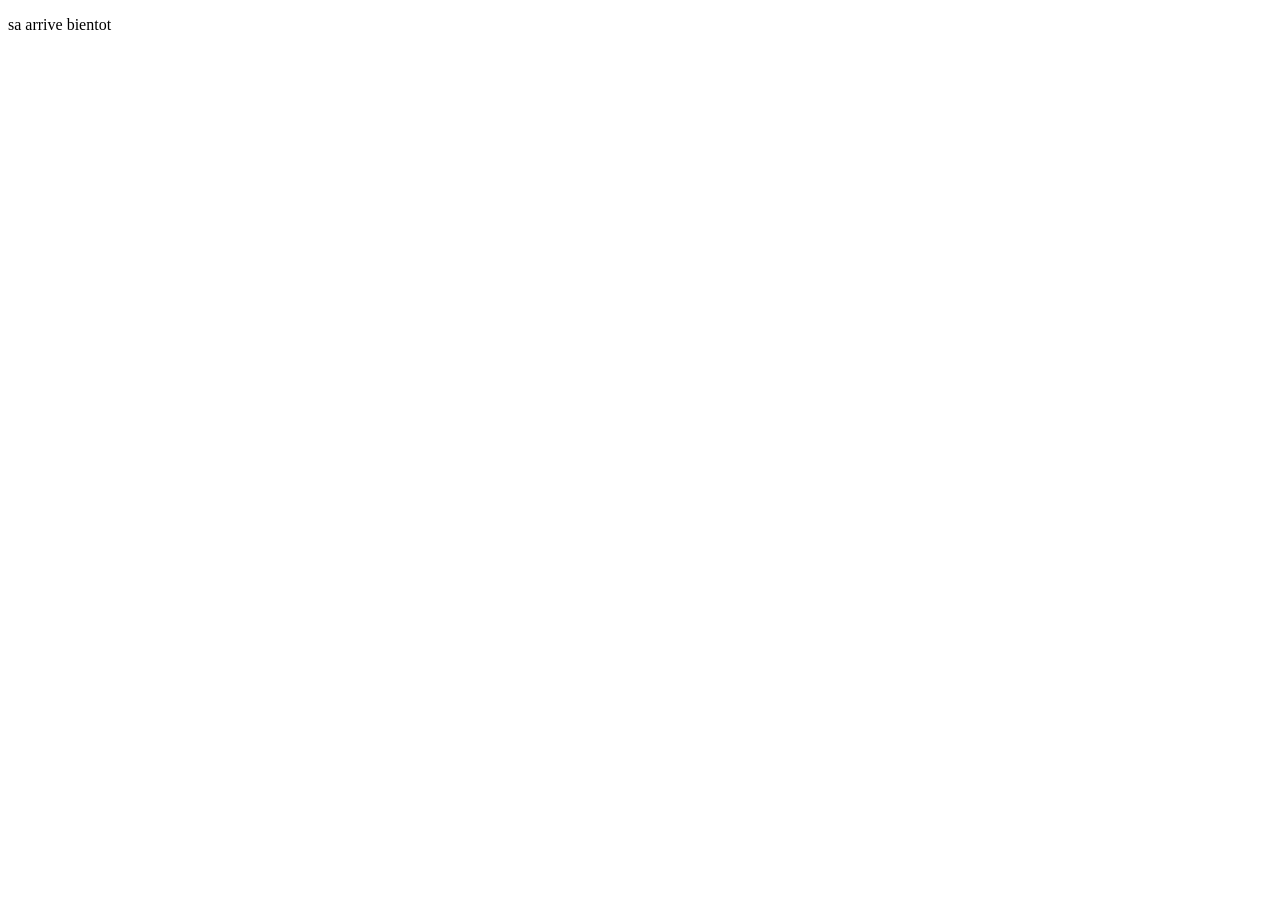
==== index.html @ 07f7ad95 "Add files via upload" ====
<!DOCTYPE html>
<html lang="en">
<head>
    <meta charset="UTF-8">
    <meta name="viewport" content="width=device-width, initial-scale=1.0">
    <title>bientot</title>
</head>
<body>
    <p>sa arrive bientot</p>
</body>
</html>
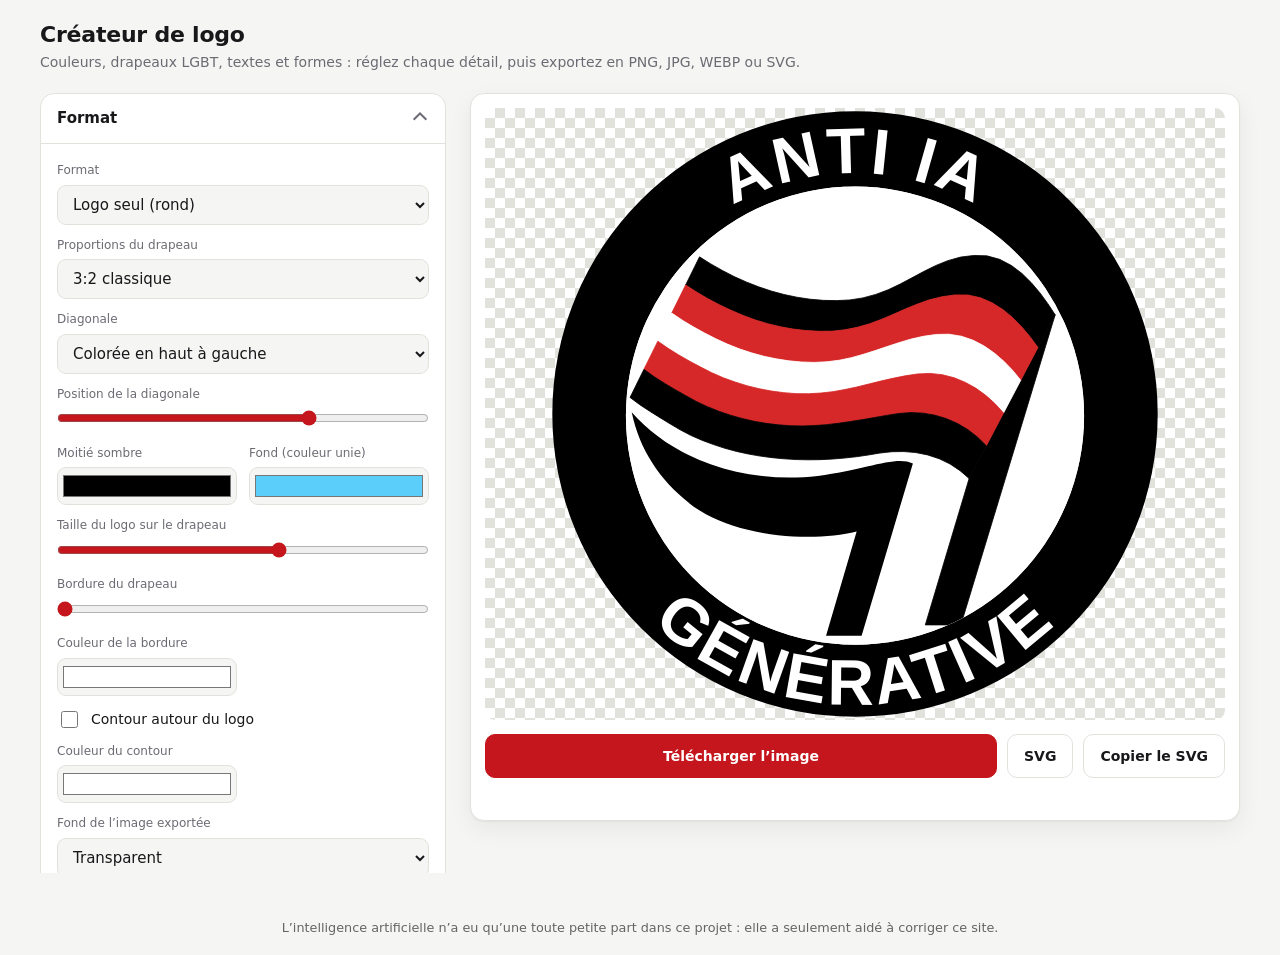
==== commit 180b2258: "Add files via upload" ====
--- a/index.html
+++ b/index.html
@@ -1,11 +1,343 @@
-<!DOCTYPE html>
-<html lang="en">
-<head>
-    <meta charset="UTF-8">
-    <meta name="viewport" content="width=device-width, initial-scale=1.0">
-    <title>bientot</title>
-</head>
-<body>
-    <p>sa arrive bientot</p>
-</body>
-</html>+<!DOCTYPE html>
+<html lang="fr">
+<head>
+<meta charset="utf-8">
+<meta name="viewport" content="width=device-width, initial-scale=1, viewport-fit=cover">
+<title>Créateur de logo</title>
+<style>
+:root{box-sizing:border-box;padding-top:env(safe-area-inset-top,0px);padding-bottom:env(safe-area-inset-bottom,0px);
+--bg:#f5f5f3;--card:#ffffff;--soft:#f0f0ed;--tx:#18181b;--mut:#6b6b73;--bd:#e2e2dd;--ac:#c4161c;--ac2:#a01015;--sh:0 1px 2px rgba(0,0,0,.05),0 8px 24px rgba(0,0,0,.06);--r:14px}
+@media (prefers-color-scheme:dark){:root:not([data-theme="light"]){--bg:#0e0e10;--card:#18181b;--soft:#222226;--tx:#f4f4f5;--mut:#a1a1aa;--bd:#2c2c31;--sh:0 1px 2px rgba(0,0,0,.4),0 8px 24px rgba(0,0,0,.35)}}
+:root[data-theme="dark"]{--bg:#0e0e10;--card:#18181b;--soft:#222226;--tx:#f4f4f5;--mut:#a1a1aa;--bd:#2c2c31;--sh:0 1px 2px rgba(0,0,0,.4),0 8px 24px rgba(0,0,0,.35)}
+*{box-sizing:border-box}html{scroll-padding-top:env(safe-area-inset-top,0px)}
+body{margin:0;background:var(--bg);color:var(--tx);font:15px/1.45 system-ui,-apple-system,"Segoe UI",Roboto,Arial,sans-serif;-webkit-font-smoothing:antialiased}
+button,input,select{font:inherit;color:inherit}
+:focus-visible{outline:2px solid var(--ac);outline-offset:2px}
+.top{max-width:1240px;margin:0 auto;padding:22px 20px 6px}
+.top h1{font-size:22px;line-height:1.2;margin:0;letter-spacing:-.01em}
+.top p{margin:4px 0 0;color:var(--mut);font-size:14px}
+.app{max-width:1240px;margin:0 auto;padding:14px 20px 28px;display:grid;gap:20px;grid-template-columns:1fr;grid-template-areas:"stage" "panel"}
+.stage{grid-area:stage}.panel{grid-area:panel}
+.stagecard{background:var(--card);border:1px solid var(--bd);border-radius:var(--r);box-shadow:var(--sh);padding:14px}
+@media(max-width:839px){.stage{position:sticky;top:env(safe-area-inset-top,0px);z-index:5;margin:0 -20px;padding:0 20px;background:var(--bg)}#prev svg{max-height:30vh!important}#prev{min-height:120px}.stagecard{padding:10px;border-radius:0 0 var(--r) var(--r)}.bar{margin-top:10px;gap:8px}.btn{padding:9px 12px}#msg{margin-top:6px}}
+@media(min-width:840px){.app{grid-template-columns:410px minmax(0,1fr);grid-template-areas:"panel stage";align-items:start}
+.stage{position:sticky;top:calc(16px + env(safe-area-inset-top,0px))}
+.panel{max-height:calc(100vh - 120px);overflow:auto;padding-right:4px;scrollbar-width:thin}}
+#prev{display:flex;align-items:center;justify-content:center;border-radius:10px;overflow:hidden;min-height:200px;background:repeating-conic-gradient(var(--bd) 0 25%,transparent 0 50%) 0 0/20px 20px}
+#prev svg{width:100%;max-width:700px;height:auto;max-height:68vh;display:block}
+.bar{display:flex;gap:10px;flex-wrap:wrap;margin-top:14px}
+.btn{flex:0 0 auto;padding:11px 16px;border-radius:10px;border:1px solid var(--bd);background:var(--card);cursor:pointer;font-weight:600;font-size:14px}
+.btn:hover{background:var(--soft)}
+.btn.primary{flex:1 1 200px;background:var(--ac);border-color:var(--ac);color:#fff}.btn.primary:hover{background:var(--ac2)}
+#msg{margin-top:10px;font-size:13px;color:var(--mut);min-height:18px}
+details{background:var(--card);border:1px solid var(--bd);border-radius:var(--r);margin-bottom:10px;overflow:hidden}
+summary{cursor:pointer;padding:14px 16px;font-weight:600;list-style:none;display:flex;justify-content:space-between;align-items:center}
+summary::-webkit-details-marker{display:none}
+summary::after{content:"";width:8px;height:8px;border-right:2px solid var(--mut);border-bottom:2px solid var(--mut);transform:rotate(45deg);transition:transform .15s;margin-right:4px}
+details[open]>summary::after{transform:rotate(-135deg)}
+details[open]>summary{border-bottom:1px solid var(--bd)}
+.in{padding:6px 16px 16px;display:grid;grid-template-columns:1fr 1fr;gap:0 12px}
+.in .f{grid-column:1/-1}
+label{display:block;font-size:12px;font-weight:500;color:var(--mut);margin:12px 0 5px}
+input[type=text],select{width:100%;padding:9px 11px;border:1px solid var(--bd);border-radius:9px;background:var(--bg);min-height:38px}
+input[type=color]{width:100%;height:38px;border:1px solid var(--bd);border-radius:9px;background:var(--bg);padding:3px;cursor:pointer}
+input[type=range]{width:100%;accent-color:var(--ac);margin:2px 0}
+input[type=checkbox]{width:17px;height:17px;accent-color:var(--ac)}
+.chk{display:flex;gap:10px;align-items:center;margin-top:12px;font-size:14px}
+.chips{display:flex;flex-wrap:wrap;gap:8px;margin-top:12px}
+.chip{display:flex;align-items:center;gap:7px;padding:7px 12px;border:1px solid var(--bd);border-radius:999px;background:var(--bg);cursor:pointer;font-size:13px}
+.chip:hover{border-color:var(--mut)}
+.dot{width:14px;height:14px;border-radius:50%;border:1px solid var(--bd)}
+.gal{display:grid;grid-template-columns:repeat(auto-fill,minmax(88px,1fr));gap:8px;margin-top:12px}
+.tile{border:2px solid transparent;border-radius:10px;padding:5px;background:var(--bg);cursor:pointer;font-size:12px;text-align:center;line-height:1.25}
+.tile:hover{border-color:var(--bd)}.tile.on{border-color:var(--ac);background:var(--card)}
+.sw{height:40px;border-radius:6px;border:1px solid var(--bd);margin-bottom:5px}
+.kb{display:grid;grid-template-columns:repeat(9,1fr);gap:4px;margin-top:8px}.kb input{height:32px;padding:1px;border-radius:6px}
+.credit{text-align:center;font-size:.8rem;opacity:.65;padding:18px 20px calc(18px + env(safe-area-inset-bottom,0px))}
+</style>
+</head>
+<body>
+<header class="top">
+<h1>Créateur de logo</h1>
+<p>Couleurs, drapeaux LGBT, textes et formes : réglez chaque détail, puis exportez en PNG, JPG, WEBP ou SVG.</p>
+</header>
+<main class="app">
+<section class="stage">
+<div class="stagecard">
+<div id="prev"></div>
+<div class="bar"><button class="btn primary" id="dpng">Télécharger l’image</button><button class="btn" id="dsvg">SVG</button><button class="btn" id="dcp">Copier le SVG</button></div>
+<div id="msg"></div>
+</div>
+</section>
+<aside class="panel">
+<div id="ctl"></div>
+<input type="file" id="file" accept="image/*" hidden>
+</aside>
+</main>
+<footer class="credit">L’intelligence artificielle n’a eu qu’une toute petite part dans ce projet : elle a seulement aidé à corriger ce site.</footer>
+<script>
+var $=function(i){return document.getElementById(i)};
+var img=null;
+var FL=[["solid","Couleurs unies",[]],["rainbow","Dégradé multicolore",["#ff0000","#ff9900","#ffee00","#00b400","#00c8ff","#2040ff","#9a1fd6"]],["custom","Personnalisé",[]],
+["pride","Arc-en-ciel",["#e40303","#ff8c00","#ffed00","#008026","#004dff","#750787"]],
+["gay","Gay",["#078d70","#26ceaa","#98e8c1","#ffffff","#7bade2","#5049cc","#3d1a78"]],
+["lesbian","Lesbien",["#d52d00","#ef7627","#ff9a56","#ffffff","#d162a4","#b55690","#a30262"]],
+["butch","Butch",["#1b3486","#697db6","#8a92a9","#ffffff","#d1c6e8","#600fd6","#51038a"]],
+["bi","Bi",["#d60270","#d60270","#9b4f96","#0038a8","#0038a8"]],
+["pan","Pan",["#ff218c","#ffd800","#21b1ff"]],
+["poly","Polysexuel",["#f61cb9","#07d569","#1c92f6"]],
+["omni","Omnisexuel",["#fe9ace","#ff53bf","#200044","#6760fe","#8ea6ff"]],
+["trans","Trans",["#5bcefa","#f5a9b8","#ffffff","#f5a9b8","#5bcefa"]],
+["tmasc","Transmasculin",["#ff8abd","#cdf5fe","#9ae9ff","#74dfff","#9ae9ff","#cdf5fe","#ff8abd"]],
+["nb","Non-binaire",["#fcf434","#ffffff","#9c59d1","#2c2c2c"]],
+["gq","Genderqueer",["#b57edc","#ffffff","#4a8123"]],
+["fluid","Genre fluide",["#ff75a2","#ffffff","#be18d6","#000000","#333ebd"]],
+["pang","Pangenre",["#fff798","#ffddcd","#ffebfb","#ffffff","#ffebfb","#ffddcd","#fff798"]],
+["ag","Agenre",["#000000","#bababa","#ffffff","#baf484","#ffffff","#bababa","#000000"]],
+["ace","Asexuel",["#000000","#a3a3a3","#ffffff","#800080"]],
+["aro","Aromantique",["#3da542","#a7d379","#ffffff","#a9a9a9","#000000"]],
+["femboy","Femboy",["#d460a7","#e4adcd","#ffffff","#57cef8","#ffffff","#e4adcd","#d460a7"]],
+["antiia","Anti IA générative",["#000000","#d62828","#ffffff","#d62828","#000000"]]];
+var FLOPT=FL.map(function(f){return f[0]+"|"+f[1]});
+var FN={};FL.forEach(function(f){FN[f[0]]=f[2]});
+var KD=["#ff0000","#ffffff","#0000ff","#ffffff","#ff0000","#00aa00","#ffee00","#8800cc","#000000"];
+var FONTS=["Futura,'Century Gothic','Trebuchet MS',Arial,sans-serif|Futura","'Arial Black',Arial,sans-serif|Arial Black","Impact,'Arial Narrow Bold',sans-serif|Impact","Verdana,Geneva,sans-serif|Verdana","Tahoma,Geneva,sans-serif|Tahoma","'Trebuchet MS',Arial,sans-serif|Trebuchet","Georgia,serif|Georgia","'Times New Roman',Times,serif|Times","Palatino,'Palatino Linotype',serif|Palatino","'Courier New',monospace|Machine","'Comic Sans MS',cursive|Comic Sans","system-ui,sans-serif|Système"];
+var SEC=[
+["Format",true,[
+["sm","sel","Format","logo",["logo|Logo seul (rond)","flag|Drapeau rectangulaire avec logo"]],
+["ra","sel","Proportions du drapeau","3:2",["3:2|3:2 classique","16:9|16:9","4:3|4:3","1:1|Carré","2:3|2:3 vertical"]],
+["bd","sel","Diagonale","l",["l|Colorée en haut à gauche","r|Colorée en haut à droite","bl|Colorée en bas à gauche","br|Colorée en bas à droite","n|Aucune : drapeau entier"]],
+["dp","rng","Position de la diagonale",78,[30,100]],
+["bk","col","Moitié sombre","#000000"],["bc","col","Fond (couleur unie)","#5bcefa"],
+["bs","rng","Taille du logo sur le drapeau",68,[20,100]],
+["bw","rng","Bordure du drapeau",0,[0,60]],["bcl","col","Couleur de la bordure","#ffffff"],
+["ow","chk","Contour autour du logo",false],["oc","col","Couleur du contour","#ffffff"],
+["cv","sel","Fond de l’image exportée","none",["none|Transparent","color|Couleur"]],["cvc","col","Couleur du fond","#ffffff"],
+["models","box"]]],
+["Drapeaux LGBT",true,[
+["fl","sel","Drapeau","antiia",FLOPT],["gal","box"],
+["mx","sel","Mélanger avec un second drapeau","none",["none|Aucun mélange","cat|A en haut, B en bas","alt|Bandes alternées A et B","blend|Fondu de A vers B"]],
+["fl2","sel","Second drapeau (B)","trans",FLOPT],
+["cn","rng","Bandes du drapeau personnalisé",5,[2,9]],["kbox","box"],
+["aT","chk","Appliquer au drapeau du haut du logo",true],["aB","chk","Appliquer au drapeau du bas du logo",false],
+["aG","chk","Appliquer au fond du drapeau rectangulaire",true],["aR","chk","Appliquer à l’anneau",false],
+["edw","rng","Contour des drapeaux rayés",0,[0,16]],["edc","col","Couleur du contour","#000000"]]],
+["Couleurs",false,[["presets","box"],["tools","box"],["c2","col","Drapeau du haut","#ff0000"],["c1","col","Drapeau du bas","#000000"],["bg","col","Fond central","#ffffff"],["rg","col","Anneau","#000000"],["tr","chk","Centre transparent",false]]],
+["Textes",false,[
+["txt","txt","Texte du haut","ANTI IA",30],["txt2","txt","Texte du bas","GÉNÉRATIVE",24],
+["cs","sel","Casse","up",["up|MAJUSCULES","low|minuscules","raw|Tel quel"]],["ff","sel","Police","",FONTS],
+["fw","sel","Graisse","bold",["normal|Normale","bold|Grasse","900|Très grasse"]],["fi","chk","Italique",false],
+["ts","rng","Taille du texte",78,[30,110]],["ls","rng","Espacement des lettres",4,[0,16]],
+["tc","col","Couleur du texte","#ffffff"],["tc2","col","Couleur du texte du bas","#ffffff"],["cb","chk","Texte du bas d’une autre couleur",false],
+["to","rng","Contour du texte",0,[0,10]],["toc","col","Couleur du contour du texte","#000000"],
+["tof","rng","Décalage du texte du haut (°)",0,[-40,40]],["tob","rng","Décalage du texte du bas (°)",0,[-40,40]],
+["sep","sel","Séparateurs aux extrémités","none",["none|Aucun","dot|Points","star|Étoiles"]]]],
+["Anneau et décoration",false,[["rr","rng","Épaisseur de l’anneau",277,[190,330]],["irc","col","Couleur des filets","#ffffff"],["ir","chk","Filet intérieur",false],["orr","chk","Filet extérieur",false]]],
+["Logo central",false,[["emb","sel","Emblème","flags",["flags|Deux drapeaux","star|Étoile","img|Mon image…","none|Aucun"]],["mir","chk","Inverser les drapeaux (miroir)",false],["fs","rng","Taille",100,[40,140]],["rot","rng","Rotation",0,[-30,30]],["ex","rng","Décalage horizontal",0,[-100,100]],["ey","rng","Décalage vertical",0,[-100,100]]]],
+["Export et aperçu",false,[["px","sel","Largeur de l’image","2048",["512|512 px","1024|1024 px","2048|2048 px","4096|4096 px"]],["fx","sel","Format","png",["png|PNG","jpg|JPG","webp|WEBP"]],["pv","sel","Fond de l’aperçu","chk",["chk|Damier","white|Blanc","black|Noir","grey|Gris"]]]]];
+var ids=[],DEF={};
+function ctl(it){
+  var id=it[0],t=it[1],lb=it[2],df=it[3],ex=it[4],h='';
+  if(t==='box')return '<div class="f" id="'+id+'"></div>';
+  ids.push(id);
+  if(t==='chk')return '<div class="f chk"><input type="checkbox" id="'+id+'"'+(df?' checked':'')+'><span>'+lb+'</span></div>';
+  if(t==='sel')h='<select id="'+id+'">'+ex.map(function(o){var p=o.split('|'),sel=(p[0]===df||(df===''&&o===ex[0]));return '<option value="'+p[0]+'"'+(sel?' selected':'')+'>'+p[1]+'</option>'}).join('')+'</select>';
+  else if(t==='rng')h='<input type="range" id="'+id+'" min="'+ex[0]+'" max="'+ex[1]+'" value="'+df+'">';
+  else if(t==='col')h='<input type="color" id="'+id+'" value="'+df+'">';
+  else h='<input type="text" id="'+id+'" value="'+df+'" maxlength="'+ex+'">';
+  return '<div'+(t==='col'?'':' class="f"')+'><label>'+lb+'</label>'+h+'</div>';
+}
+$('ctl').innerHTML=SEC.map(function(s){return '<details'+(s[1]?' open':'')+'><summary>'+s[0]+'</summary><div class="in">'+s[2].map(ctl).join('')+'</div></details>'}).join('');
+function esc(s){return s.replace(/[&<>"]/g,function(c){return {'&':'&amp;','<':'&lt;','>':'&gt;','"':'&quot;'}[c]})}
+function get(i){var e=$(i);return e.type==='checkbox'?e.checked:e.value}
+function set(i,x){var e=$(i);if(e.type==='checkbox')e.checked=!!x;else e.value=x}
+function hx(c){return [1,3,5].map(function(i){return parseInt(c.substr(i,2),16)})}
+function mixc(a,b,t){var p=hx(a),q=hx(b);return '#'+[0,1,2].map(function(i){var n=Math.round(p[i]+(q[i]-p[i])*t).toString(16);return n.length<2?'0'+n:n}).join('')}
+function raw(f){
+  if(f==='custom'){var n=+get('cn'),a=[];for(var i=0;i<n;i++)a.push(get('k'+i));return a}
+  return FN[f]||[];
+}
+function cols(f){
+  var a=raw(f),m=get('mx');
+  if(m==='none'||f==='solid'||!a.length)return a;
+  var b=raw(get('fl2'));if(!b.length)return a;
+  if(m==='cat')return a.concat(b);
+  var i,o=[],n;
+  if(m==='alt'){n=Math.max(a.length,b.length);for(i=0;i<n;i++){o.push(a[i%a.length]);o.push(b[i%b.length])}return o}
+  n=8;for(i=0;i<n;i++)o.push(mixc(a[Math.floor(i/n*a.length)],b[Math.floor(i/n*b.length)],i/(n-1)));return o;
+}
+function smooth(f){return f==='rainbow'&&get('mx')==='none'}
+function css(f){
+  if(f==='solid')return 'linear-gradient(135deg,#ff0000 50%,#000 50%)';
+  if(f==='custom')return 'linear-gradient(135deg,#ff0000 25%,#fff 25% 50%,#0000ff 50% 75%,#fff 75%)';
+  var c=raw(f),n=c.length;
+  if(f==='rainbow')return 'linear-gradient(135deg,'+c.join(',')+')';
+  return 'linear-gradient(to bottom,'+c.map(function(x,i){return x+' '+(i/n*100)+'% '+((i+1)/n*100)+'%'}).join(',')+')';
+}
+function paint(f,id,solid,defs){
+  if(f==='solid')return solid;
+  var a=cols(f),n=a.length,st='',sm=smooth(f);
+  if(!n)return solid;
+  a.forEach(function(c,i){st+=sm?'<stop offset="'+(i/(n-1))+'" stop-color="'+c+'"/>':'<stop offset="'+(i/n)+'" stop-color="'+c+'"/><stop offset="'+((i+1)/n)+'" stop-color="'+c+'"/>'});
+  defs.push('<linearGradient id="'+id+'" x1="0" y1="0" x2="'+(sm?1:0)+'" y2="1">'+st+'</linearGradient>');
+  return 'url(#'+id+')';
+}
+var TT=[[182,180,235,215,300,238,365,232],[365,232,430,225,460,178,520,178],[520,178,560,178,590,215,612,250]];
+var TB=[[98,350,110,360,130,372,160,390],[160,390,230,428,320,432,395,418],[395,418,440,410,480,420,508,448]];
+var BT=[[100,368,150,425,235,455,325,445],[325,445,385,437,420,420,440,430]];
+var BB=[[100,368,110,415,135,452,175,482],[175,482,230,520,320,525,372,512]];
+var RED="M182,180 C235,215 300,238 365,232 C430,225 460,178 520,178 C560,178 590,215 612,250 L498,625 L455,625 L508,448 C480,420 440,410 395,418 C320,432 230,428 160,390 C130,372 110,360 98,350 C98,290 150,235 182,180 Z";
+var BLK="M100,368 C150,425 235,455 325,445 C385,437 420,420 440,430 L378,638 L335,638 L372,512 C320,525 230,520 175,482 C135,452 110,415 100,368 Z";
+var P1="M612,250 L498,625 L455,625 L508,448 Z",P2="M440,430 L378,638 L335,638 L372,512 Z";
+function samp(segs){var p=[];segs.forEach(function(s){for(var j=0;j<=20;j++){var t=j/20,u=1-t;p.push([u*u*u*s[0]+3*u*u*t*s[2]+3*u*t*t*s[4]+t*t*t*s[6],u*u*u*s[1]+3*u*u*t*s[3]+3*u*t*t*s[5]+t*t*t*s[7]])}});return p}
+function res(p,n){
+  var L=[0],i,o=[],j=1;
+  for(i=1;i<p.length;i++)L.push(L[i-1]+Math.hypot(p[i][0]-p[i-1][0],p[i][1]-p[i-1][1]));
+  for(var k=0;k<=n;k++){var d=L[L.length-1]*k/n;while(j<p.length-1&&L[j]<d)j++;var f=(d-L[j-1])/((L[j]-L[j-1])||1);o.push([p[j-1][0]+(p[j][0]-p[j-1][0])*f,p[j-1][1]+(p[j][1]-p[j-1][1])*f])}
+  return o;
+}
+function pt(p){return p[0].toFixed(1)+','+p[1].toFixed(1)}
+function lp(a,b,f){return [a[0]+(b[0]-a[0])*f,a[1]+(b[1]-a[1])*f]}
+function wf(path,t,b,pole,f,solid,id,defs,ed,edc){
+  var a=cols(f),n=a.length;
+  if(f==='solid'||!n)return '<path d="'+path+'" fill="'+solid+'"/>';
+  if(smooth(f))return '<path d="'+path+'" fill="'+paint(f,id,solid,defs)+'"/>'+(ed?'<path d="'+path+'" fill="none" stroke="'+edc+'" stroke-width="'+ed+'" stroke-linejoin="round"/>':'');
+  var N=30,T=res(samp(t),N),B=res(samp(b),N);
+  var o='<path d="'+pole+'" fill="'+a[n-1]+'" stroke="'+a[n-1]+'" stroke-width="1"/>';
+  for(var i=0;i<n;i++){
+    var p=[],q=[];
+    for(var k=0;k<=N;k++){p.push(lp(T[k],B[k],i/n));q.push(lp(T[k],B[k],(i+1)/n))}
+    o+='<path d="M'+p.map(pt).join('L')+'L'+q.reverse().map(pt).join('L')+'Z" fill="'+a[i]+'" stroke="'+a[i]+'" stroke-width="1"/>';
+  }
+  if(ed)o+='<path d="'+path+'" fill="none" stroke="'+edc+'" stroke-width="'+ed+'" stroke-linejoin="round"/>';
+  return o;
+}
+function star(cx,cy,r,f){var p=[];for(var i=0;i<10;i++){var a=-Math.PI/2+i*Math.PI/5,d=i%2?r*.4:r;p.push((cx+d*Math.cos(a)).toFixed(1)+','+(cy+d*Math.sin(a)).toFixed(1))}return '<polygon points="'+p.join(' ')+'" fill="'+f+'"/>'}
+var DIM={"3:2":[1200,800],"16:9":[1280,720],"4:3":[1200,900],"1:1":[1000,1000],"2:3":[800,1200]};
+function dims(){return get('sm')==='flag'?DIM[get('ra')]:[740,740]}
+function build(){
+  var v={};ids.forEach(function(i){v[i]=get(i)});
+  var dfs=[],fl=v.fl,R=+v.rr,ls=+v.ls,mid=(R+366)/2,ed=+v.edw;
+  var top=v.aT?fl:'solid',bot=v.aB?fl:'solid';
+  var pR=v.aR?paint(fl,'gR',v.rg,dfs):v.rg,pM=v.aG?paint(fl,'gM',v.bc,dfs):v.bc;
+  function tx(s){s=v.cs==='up'?s.toUpperCase():v.cs==='low'?s.toLowerCase():s;return esc(s)}
+  var tt=tx(v.txt),bt=tx(v.txt2),ff=v.ff.replace(/"/g,"'");
+  var base=Math.min(+v.ts,Math.floor((366-R)*1.05));
+  function fit(t,r,k){var n=Math.max(1,t.length);return Math.floor((r*Math.PI*k-n*ls)/(n*0.68))}
+  var s1=Math.max(10,Math.min(base,fit(tt,mid-0.36*base,1.25))),rt=mid-0.36*s1;
+  var s2=Math.max(10,Math.min(base,fit(bt,mid+0.36*base,1.0))),rb=mid+0.36*s2;
+  var em='';
+  if(v.emb==='flags'){
+    em=wf(BLK,BT,BB,P2,bot,v.c1,'gB',dfs,ed,v.edc)+wf(RED,TT,TB,P1,top,v.c2,'gT',dfs,ed,v.edc);
+    if(v.mir)em='<g transform="translate(740,0) scale(-1,1)">'+em+'</g>';
+  }else if(v.emb==='star')em=star(370,372,230,paint(top,'gT',v.c2,dfs))+star(370,372,100,paint(bot,'gB',v.c1,dfs));
+  else if(v.emb==='img'&&img)em='<image href="'+img+'" x="120" y="120" width="500" height="500" preserveAspectRatio="xMidYMid meet"/>';
+  var k=R/277*(+v.fs/100);
+  em='<g transform="translate('+(370+ +v.ex)+','+(372+ +v.ey)+') scale('+k.toFixed(3)+') rotate('+(+v.rot)+') translate(-370,-372)">'+em+'</g>';
+  var ring='M4,370 a366,366 0 1,0 732,0 a366,366 0 1,0 -732,0 Z M'+(370-R)+',372 a'+R+','+R+' 0 1,0 '+(2*R)+',0 a'+R+','+R+' 0 1,0 '+(-2*R)+',0 Z';
+  var s='<defs>'+dfs.join('')+'<clipPath id="cp"><circle cx="370" cy="372" r="'+R+'"/></clipPath>'+
+   '<path id="at" d="M'+(370-rt)+',372 A'+rt+','+rt+' 0 0,1 '+(370+rt)+',372"/><path id="ab" d="M'+(370-rb)+',372 A'+rb+','+rb+' 0 0,0 '+(370+rb)+',372"/></defs>'+
+   '<path d="'+ring+'" fill="'+pR+'" fill-rule="evenodd"/>';
+  if(!v.tr)s+='<circle cx="370" cy="372" r="'+R+'" fill="'+v.bg+'"/>';
+  s+='<g clip-path="url(#cp)">'+em+'</g>';
+  if(v.ir)s+='<circle cx="370" cy="372" r="'+(R+9)+'" fill="none" stroke="'+v.irc+'" stroke-width="4"/>';
+  if(v.orr)s+='<circle cx="370" cy="372" r="354" fill="none" stroke="'+v.irc+'" stroke-width="4"/>';
+  if(v.sep!=='none'){var sr=Math.max(6,(366-R)*0.18);[370-mid,370+mid].forEach(function(x){s+=v.sep==='star'?star(x,372,sr*1.6,v.tc):'<circle cx="'+x+'" cy="372" r="'+sr+'" fill="'+v.tc+'"/>'})}
+  var tcb=v.cb?v.tc2:v.tc,o=+v.to>0?' stroke="'+v.toc+'" stroke-width="'+v.to+'" paint-order="stroke" stroke-linejoin="round"':'';
+  function a(c){return 'font-family="'+ff+'" font-weight="'+v.fw+'"'+(v.fi?' font-style="italic"':'')+' fill="'+c+'" text-anchor="middle" letter-spacing="'+ls+'"'+o}
+  if(tt.trim())s+='<text '+a(v.tc)+' font-size="'+s1+'" transform="rotate('+(+v.tof)+' 370 372)"><textPath href="#at" startOffset="50%">'+tt+'</textPath></text>';
+  if(bt.trim())s+='<text '+a(tcb)+' font-size="'+s2+'" transform="rotate('+(+v.tob)+' 370 372)"><textPath href="#ab" startOffset="50%">'+bt+'</textPath></text>';
+  var lg=(v.ow?'<circle cx="370" cy="370" r="366" fill="'+v.oc+'"/>':'')+'<g transform="translate(370,370) scale('+(v.ow?0.94:1)+') translate(-370,-370)">'+s+'</g>';
+  var D=dims(),W=D[0],H=D[1],cv=v.cv==='color'?'<rect width="'+W+'" height="'+H+'" fill="'+v.cvc+'"/>':'';
+  var open='<svg xmlns="http://www.w3.org/2000/svg" viewBox="0 0 '+W+' '+H+'" width="'+W+'" height="'+H+'">'+cv;
+  if(v.sm!=='flag')return open+lg+'</svg>';
+  var bg='<rect width="'+W+'" height="'+H+'" fill="'+pM+'"/>';
+  if(v.bd!=='n'){
+    var tf={l:'',r:'translate('+W+',0) scale(-1,1)',bl:'translate(0,'+H+') scale(1,-1)',br:'rotate(180 '+(W/2)+' '+(H/2)+')'}[v.bd];
+    bg+='<polygon transform="'+tf+'" points="0,'+(H*v.dp/100)+' '+W+',0 '+W+','+H+' 0,'+H+'" fill="'+v.bk+'"/>';
+  }
+  if(+v.bw>0)bg+='<rect x="'+(v.bw/2)+'" y="'+(v.bw/2)+'" width="'+(W-v.bw)+'" height="'+(H-v.bw)+'" fill="none" stroke="'+v.bcl+'" stroke-width="'+v.bw+'"/>';
+  return open+bg+'<g transform="translate('+(W/2)+','+(H/2)+') scale('+(v.bs/100*Math.min(W,H)/800).toFixed(3)+') translate(-370,-370)">'+lg+'</g></svg>';
+}
+function store(){try{var o={};ids.concat(KD.map(function(x,i){return 'k'+i})).forEach(function(i){o[i]=get(i)});localStorage.setItem('logo-v5',JSON.stringify(o))}catch(e){}}
+function render(){
+  $('prev').innerHTML=build();
+  var pv=get('pv');$('prev').style.background=pv==='chk'?'':pv;
+  var t=document.querySelectorAll('.tile');for(var i=0;i<t.length;i++)t[i].classList.toggle('on',t[i].getAttribute('data-f')===get('fl'));
+  store();
+}
+FL.forEach(function(f){
+  var b=document.createElement('button');b.className='tile';b.setAttribute('data-f',f[0]);
+  b.innerHTML='<div class="sw" style="background:'+css(f[0])+'"></div>'+f[1];
+  b.onclick=function(){set('fl',f[0]);if(f[0]!=='solid'&&!get('aT')&&!get('aB')&&!get('aG')&&!get('aR'))set('aT',true);render()};
+  $('gal').appendChild(b);
+});
+$('gal').className='f gal';$('kbox').className='f kb';$('presets').className='f chips';$('tools').className='f chips';$('models').className='f chips';
+KD.forEach(function(c,q){var ki=document.createElement('input');ki.type='color';ki.id='k'+q;ki.value=c;$('kbox').appendChild(ki);ids.push('k'+q)});
+ids.forEach(function(i){DEF[i]=get(i);$(i).addEventListener('input',render);$(i).addEventListener('change',render)});
+ids=ids.slice(0,ids.length-9);
+function allIds(){return ids.concat(KD.map(function(x,i){return 'k'+i}))}
+function chip(box,html,fn){var b=document.createElement('button');b.className='chip';b.innerHTML=html;b.onclick=fn;$(box).appendChild(b)}
+[["Classique","#000000","#ff0000","#ffffff","#000000","#ffffff"],["Inversé","#ff0000","#000000","#ffffff","#000000","#ffffff"],["Noir et blanc","#000000","#333333","#ffffff","#000000","#ffffff"],["Sombre","#ffffff","#ff0000","#111111","#c4161c","#ffffff"],["Bleu","#0a1a3a","#1e6bff","#ffffff","#0a1a3a","#ffffff"],["Vert","#0b3d1e","#1fa84a","#ffffff","#0b3d1e","#ffffff"],["Violet","#2a0a4a","#8a2be2","#ffffff","#2a0a4a","#ffffff"],["Or","#111111","#f2b705","#ffffff","#111111","#f2b705"]].forEach(function(p){
+  chip('presets','<span class="dot" style="background:'+p[2]+'"></span><span class="dot" style="background:'+p[1]+'"></span>'+p[0],function(){set('c1',p[1]);set('c2',p[2]);set('bg',p[3]);set('rg',p[4]);set('tc',p[5]);render()});
+});
+function setAll(o){Object.keys(o).forEach(function(k){set(k,o[k])});render()}
+function model(f,a,b,x){var o={sm:'flag',fl:f,mx:'none',aT:true,aB:false,aG:true,aR:false,c1:'#000000',c2:'#ff0000',rg:'#000000',bg:'#ffffff',tc:'#ffffff',ow:true,oc:'#ffffff',bk:'#000000',bd:'l',dp:78,bs:68,tr:false,txt:a,txt2:b};for(var k in x)o[k]=x[k];setAll(o)}
+chip('models','Modèle trans',function(){model('trans','ANTI-TRANSPHOBE','ACTION')});
+chip('models','Modèle arc-en-ciel',function(){model('pride','ANTI-HOMOPHOBE','ANTIFASCIST ACTION')});
+chip('models','Modèle femboy',function(){model('femboy','FEMBOY','ANTI FASCISTE')});
+chip('models','Femboy × trans (mélange)',function(){model('femboy','FEMBOY','TRANS',{mx:'blend',fl2:'trans'})});
+chip('tools','⇄ Échanger',function(){var a=get('c1');set('c1',get('c2'));set('c2',a);render()});
+chip('tools','🎲 Couleurs',function(){
+  var h=Math.floor(Math.random()*360);
+  function c(l,s){var x=document.createElement('canvas').getContext('2d');x.fillStyle='hsl('+h+','+s+'%,'+l+'%)';return x.fillStyle}
+  set('c2',c(50,85));set('c1',c(12,60));set('rg',c(12,60));set('bg','#ffffff');set('tc','#ffffff');render();
+});
+chip('tools','🎲 Drapeau',function(){var l=FL.slice(3),p=l[Math.floor(Math.random()*l.length)][0];set('fl',p);if(!get('aT')&&!get('aB')&&!get('aG')&&!get('aR'))set('aT',true);render()});
+chip('tools','↺ Réinitialiser',function(){allIds().forEach(function(i){set(i,DEF[i])});img=null;render()});
+$('sm').addEventListener('change',function(){if(get('sm')==='flag'&&!get('ow'))set('ow',true);render()});
+$('emb').addEventListener('change',function(){if(get('emb')==='img')$('file').click()});
+$('file').addEventListener('change',function(e){
+  var f=e.target.files[0];if(!f)return;var r=new FileReader();
+  r.onload=function(){img=r.result;render()};r.readAsDataURL(f);
+});
+function say(t){$('msg').textContent=t}
+function dl(name,data){
+  var b=(data instanceof Blob)?data:new Blob([data],{type:'image/svg+xml'});
+  var u=URL.createObjectURL(b),a=document.createElement('a');
+  a.href=u;a.download=name;document.body.appendChild(a);a.click();a.remove();
+  setTimeout(function(){URL.revokeObjectURL(u)},4000);
+}
+async function save(name,data){
+  var d=null;
+  try{d=(typeof claude!=='undefined'&&claude&&claude.use)?await claude.use('downloads'):null}catch(e){d=null}
+  if(d){
+    try{await d.save({filename:name,data:data});say('Fichier enregistré.')}
+    catch(e){say(e&&e.code==='declined'?'Téléchargement annulé.':'Échec : '+((e&&e.message)||e))}
+    return;
+  }
+  try{dl(name,data);say('Téléchargement lancé.')}
+  catch(e){say('Échec : '+((e&&e.message)||e))}
+}
+$('dsvg').onclick=function(){save('logo.svg',build())};
+$('dcp').onclick=function(){
+  try{navigator.clipboard.writeText(build()).then(function(){say('Code SVG copié.')},function(){say('Copie impossible : utilisez le téléchargement SVG.')})}
+  catch(e){say('Copie impossible : utilisez le téléchargement SVG.')}
+};
+$('dpng').onclick=function(){
+  var D=dims(),n=+get('px'),hh=Math.round(n*D[1]/D[0]),fx=get('fx'),im=new Image();
+  var mt={png:'image/png',jpg:'image/jpeg',webp:'image/webp'}[fx];
+  im.onload=function(){
+    var c=document.createElement('canvas');c.width=n;c.height=hh;var x=c.getContext('2d');
+    if(fx==='jpg'){x.fillStyle=get('cv')==='color'?get('cvc'):'#ffffff';x.fillRect(0,0,n,hh)}
+    x.drawImage(im,0,0,n,hh);
+    c.toBlob(function(b){b?save('logo-'+n+'.'+fx,b):say('Export impossible, utilisez SVG.')},mt,0.95);
+  };
+  im.onerror=function(){say('Export impossible, utilisez SVG.')};
+  im.src='data:image/svg+xml;charset=utf-8,'+encodeURIComponent(build());
+};
+try{var o=JSON.parse(localStorage.getItem('logo-v5')||'null');if(o)allIds().forEach(function(i){if(o[i]!==undefined&&i!=='emb')set(i,o[i])})}catch(e){}
+render();
+</script>
+</body>
+</html>
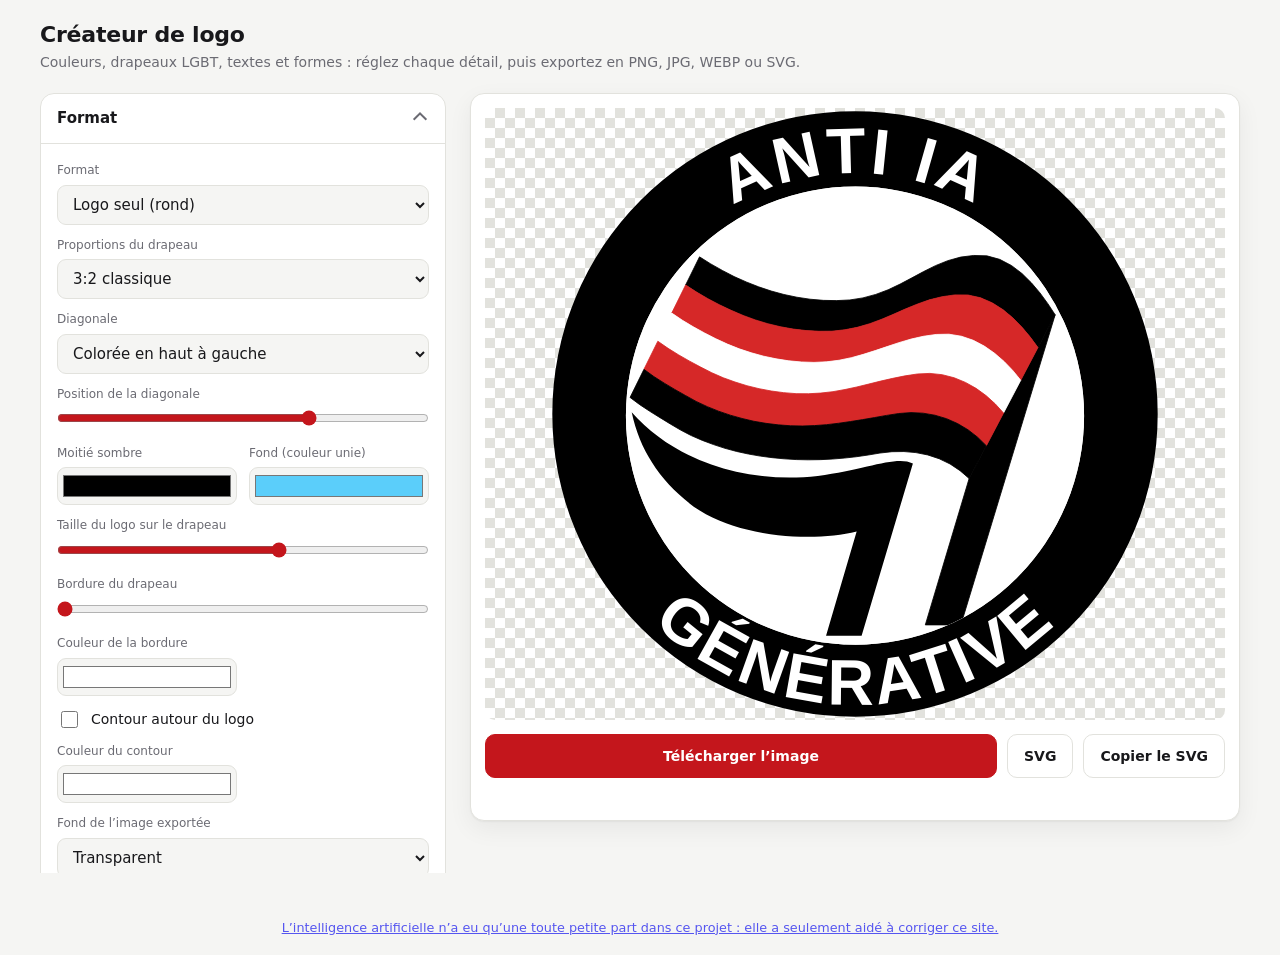
==== commit 9c4c8577: "Add files via upload" ====
--- a/index.html
+++ b/index.html
@@ -4,57 +4,7 @@
 <meta charset="utf-8">
 <meta name="viewport" content="width=device-width, initial-scale=1, viewport-fit=cover">
 <title>Créateur de logo</title>
-<style>
-:root{box-sizing:border-box;padding-top:env(safe-area-inset-top,0px);padding-bottom:env(safe-area-inset-bottom,0px);
---bg:#f5f5f3;--card:#ffffff;--soft:#f0f0ed;--tx:#18181b;--mut:#6b6b73;--bd:#e2e2dd;--ac:#c4161c;--ac2:#a01015;--sh:0 1px 2px rgba(0,0,0,.05),0 8px 24px rgba(0,0,0,.06);--r:14px}
-@media (prefers-color-scheme:dark){:root:not([data-theme="light"]){--bg:#0e0e10;--card:#18181b;--soft:#222226;--tx:#f4f4f5;--mut:#a1a1aa;--bd:#2c2c31;--sh:0 1px 2px rgba(0,0,0,.4),0 8px 24px rgba(0,0,0,.35)}}
-:root[data-theme="dark"]{--bg:#0e0e10;--card:#18181b;--soft:#222226;--tx:#f4f4f5;--mut:#a1a1aa;--bd:#2c2c31;--sh:0 1px 2px rgba(0,0,0,.4),0 8px 24px rgba(0,0,0,.35)}
-*{box-sizing:border-box}html{scroll-padding-top:env(safe-area-inset-top,0px)}
-body{margin:0;background:var(--bg);color:var(--tx);font:15px/1.45 system-ui,-apple-system,"Segoe UI",Roboto,Arial,sans-serif;-webkit-font-smoothing:antialiased}
-button,input,select{font:inherit;color:inherit}
-:focus-visible{outline:2px solid var(--ac);outline-offset:2px}
-.top{max-width:1240px;margin:0 auto;padding:22px 20px 6px}
-.top h1{font-size:22px;line-height:1.2;margin:0;letter-spacing:-.01em}
-.top p{margin:4px 0 0;color:var(--mut);font-size:14px}
-.app{max-width:1240px;margin:0 auto;padding:14px 20px 28px;display:grid;gap:20px;grid-template-columns:1fr;grid-template-areas:"stage" "panel"}
-.stage{grid-area:stage}.panel{grid-area:panel}
-.stagecard{background:var(--card);border:1px solid var(--bd);border-radius:var(--r);box-shadow:var(--sh);padding:14px}
-@media(max-width:839px){.stage{position:sticky;top:env(safe-area-inset-top,0px);z-index:5;margin:0 -20px;padding:0 20px;background:var(--bg)}#prev svg{max-height:30vh!important}#prev{min-height:120px}.stagecard{padding:10px;border-radius:0 0 var(--r) var(--r)}.bar{margin-top:10px;gap:8px}.btn{padding:9px 12px}#msg{margin-top:6px}}
-@media(min-width:840px){.app{grid-template-columns:410px minmax(0,1fr);grid-template-areas:"panel stage";align-items:start}
-.stage{position:sticky;top:calc(16px + env(safe-area-inset-top,0px))}
-.panel{max-height:calc(100vh - 120px);overflow:auto;padding-right:4px;scrollbar-width:thin}}
-#prev{display:flex;align-items:center;justify-content:center;border-radius:10px;overflow:hidden;min-height:200px;background:repeating-conic-gradient(var(--bd) 0 25%,transparent 0 50%) 0 0/20px 20px}
-#prev svg{width:100%;max-width:700px;height:auto;max-height:68vh;display:block}
-.bar{display:flex;gap:10px;flex-wrap:wrap;margin-top:14px}
-.btn{flex:0 0 auto;padding:11px 16px;border-radius:10px;border:1px solid var(--bd);background:var(--card);cursor:pointer;font-weight:600;font-size:14px}
-.btn:hover{background:var(--soft)}
-.btn.primary{flex:1 1 200px;background:var(--ac);border-color:var(--ac);color:#fff}.btn.primary:hover{background:var(--ac2)}
-#msg{margin-top:10px;font-size:13px;color:var(--mut);min-height:18px}
-details{background:var(--card);border:1px solid var(--bd);border-radius:var(--r);margin-bottom:10px;overflow:hidden}
-summary{cursor:pointer;padding:14px 16px;font-weight:600;list-style:none;display:flex;justify-content:space-between;align-items:center}
-summary::-webkit-details-marker{display:none}
-summary::after{content:"";width:8px;height:8px;border-right:2px solid var(--mut);border-bottom:2px solid var(--mut);transform:rotate(45deg);transition:transform .15s;margin-right:4px}
-details[open]>summary::after{transform:rotate(-135deg)}
-details[open]>summary{border-bottom:1px solid var(--bd)}
-.in{padding:6px 16px 16px;display:grid;grid-template-columns:1fr 1fr;gap:0 12px}
-.in .f{grid-column:1/-1}
-label{display:block;font-size:12px;font-weight:500;color:var(--mut);margin:12px 0 5px}
-input[type=text],select{width:100%;padding:9px 11px;border:1px solid var(--bd);border-radius:9px;background:var(--bg);min-height:38px}
-input[type=color]{width:100%;height:38px;border:1px solid var(--bd);border-radius:9px;background:var(--bg);padding:3px;cursor:pointer}
-input[type=range]{width:100%;accent-color:var(--ac);margin:2px 0}
-input[type=checkbox]{width:17px;height:17px;accent-color:var(--ac)}
-.chk{display:flex;gap:10px;align-items:center;margin-top:12px;font-size:14px}
-.chips{display:flex;flex-wrap:wrap;gap:8px;margin-top:12px}
-.chip{display:flex;align-items:center;gap:7px;padding:7px 12px;border:1px solid var(--bd);border-radius:999px;background:var(--bg);cursor:pointer;font-size:13px}
-.chip:hover{border-color:var(--mut)}
-.dot{width:14px;height:14px;border-radius:50%;border:1px solid var(--bd)}
-.gal{display:grid;grid-template-columns:repeat(auto-fill,minmax(88px,1fr));gap:8px;margin-top:12px}
-.tile{border:2px solid transparent;border-radius:10px;padding:5px;background:var(--bg);cursor:pointer;font-size:12px;text-align:center;line-height:1.25}
-.tile:hover{border-color:var(--bd)}.tile.on{border-color:var(--ac);background:var(--card)}
-.sw{height:40px;border-radius:6px;border:1px solid var(--bd);margin-bottom:5px}
-.kb{display:grid;grid-template-columns:repeat(9,1fr);gap:4px;margin-top:8px}.kb input{height:32px;padding:1px;border-radius:6px}
-.credit{text-align:center;font-size:.8rem;opacity:.65;padding:18px 20px calc(18px + env(safe-area-inset-bottom,0px))}
-</style>
+<link rel="stylesheet" href="style.css">
 </head>
 <body>
 <header class="top">
@@ -74,270 +24,8 @@
 <input type="file" id="file" accept="image/*" hidden>
 </aside>
 </main>
-<footer class="credit">L’intelligence artificielle n’a eu qu’une toute petite part dans ce projet : elle a seulement aidé à corriger ce site.</footer>
-<script>
-var $=function(i){return document.getElementById(i)};
-var img=null;
-var FL=[["solid","Couleurs unies",[]],["rainbow","Dégradé multicolore",["#ff0000","#ff9900","#ffee00","#00b400","#00c8ff","#2040ff","#9a1fd6"]],["custom","Personnalisé",[]],
-["pride","Arc-en-ciel",["#e40303","#ff8c00","#ffed00","#008026","#004dff","#750787"]],
-["gay","Gay",["#078d70","#26ceaa","#98e8c1","#ffffff","#7bade2","#5049cc","#3d1a78"]],
-["lesbian","Lesbien",["#d52d00","#ef7627","#ff9a56","#ffffff","#d162a4","#b55690","#a30262"]],
-["butch","Butch",["#1b3486","#697db6","#8a92a9","#ffffff","#d1c6e8","#600fd6","#51038a"]],
-["bi","Bi",["#d60270","#d60270","#9b4f96","#0038a8","#0038a8"]],
-["pan","Pan",["#ff218c","#ffd800","#21b1ff"]],
-["poly","Polysexuel",["#f61cb9","#07d569","#1c92f6"]],
-["omni","Omnisexuel",["#fe9ace","#ff53bf","#200044","#6760fe","#8ea6ff"]],
-["trans","Trans",["#5bcefa","#f5a9b8","#ffffff","#f5a9b8","#5bcefa"]],
-["tmasc","Transmasculin",["#ff8abd","#cdf5fe","#9ae9ff","#74dfff","#9ae9ff","#cdf5fe","#ff8abd"]],
-["nb","Non-binaire",["#fcf434","#ffffff","#9c59d1","#2c2c2c"]],
-["gq","Genderqueer",["#b57edc","#ffffff","#4a8123"]],
-["fluid","Genre fluide",["#ff75a2","#ffffff","#be18d6","#000000","#333ebd"]],
-["pang","Pangenre",["#fff798","#ffddcd","#ffebfb","#ffffff","#ffebfb","#ffddcd","#fff798"]],
-["ag","Agenre",["#000000","#bababa","#ffffff","#baf484","#ffffff","#bababa","#000000"]],
-["ace","Asexuel",["#000000","#a3a3a3","#ffffff","#800080"]],
-["aro","Aromantique",["#3da542","#a7d379","#ffffff","#a9a9a9","#000000"]],
-["femboy","Femboy",["#d460a7","#e4adcd","#ffffff","#57cef8","#ffffff","#e4adcd","#d460a7"]],
-["antiia","Anti IA générative",["#000000","#d62828","#ffffff","#d62828","#000000"]]];
-var FLOPT=FL.map(function(f){return f[0]+"|"+f[1]});
-var FN={};FL.forEach(function(f){FN[f[0]]=f[2]});
-var KD=["#ff0000","#ffffff","#0000ff","#ffffff","#ff0000","#00aa00","#ffee00","#8800cc","#000000"];
-var FONTS=["Futura,'Century Gothic','Trebuchet MS',Arial,sans-serif|Futura","'Arial Black',Arial,sans-serif|Arial Black","Impact,'Arial Narrow Bold',sans-serif|Impact","Verdana,Geneva,sans-serif|Verdana","Tahoma,Geneva,sans-serif|Tahoma","'Trebuchet MS',Arial,sans-serif|Trebuchet","Georgia,serif|Georgia","'Times New Roman',Times,serif|Times","Palatino,'Palatino Linotype',serif|Palatino","'Courier New',monospace|Machine","'Comic Sans MS',cursive|Comic Sans","system-ui,sans-serif|Système"];
-var SEC=[
-["Format",true,[
-["sm","sel","Format","logo",["logo|Logo seul (rond)","flag|Drapeau rectangulaire avec logo"]],
-["ra","sel","Proportions du drapeau","3:2",["3:2|3:2 classique","16:9|16:9","4:3|4:3","1:1|Carré","2:3|2:3 vertical"]],
-["bd","sel","Diagonale","l",["l|Colorée en haut à gauche","r|Colorée en haut à droite","bl|Colorée en bas à gauche","br|Colorée en bas à droite","n|Aucune : drapeau entier"]],
-["dp","rng","Position de la diagonale",78,[30,100]],
-["bk","col","Moitié sombre","#000000"],["bc","col","Fond (couleur unie)","#5bcefa"],
-["bs","rng","Taille du logo sur le drapeau",68,[20,100]],
-["bw","rng","Bordure du drapeau",0,[0,60]],["bcl","col","Couleur de la bordure","#ffffff"],
-["ow","chk","Contour autour du logo",false],["oc","col","Couleur du contour","#ffffff"],
-["cv","sel","Fond de l’image exportée","none",["none|Transparent","color|Couleur"]],["cvc","col","Couleur du fond","#ffffff"],
-["models","box"]]],
-["Drapeaux LGBT",true,[
-["fl","sel","Drapeau","antiia",FLOPT],["gal","box"],
-["mx","sel","Mélanger avec un second drapeau","none",["none|Aucun mélange","cat|A en haut, B en bas","alt|Bandes alternées A et B","blend|Fondu de A vers B"]],
-["fl2","sel","Second drapeau (B)","trans",FLOPT],
-["cn","rng","Bandes du drapeau personnalisé",5,[2,9]],["kbox","box"],
-["aT","chk","Appliquer au drapeau du haut du logo",true],["aB","chk","Appliquer au drapeau du bas du logo",false],
-["aG","chk","Appliquer au fond du drapeau rectangulaire",true],["aR","chk","Appliquer à l’anneau",false],
-["edw","rng","Contour des drapeaux rayés",0,[0,16]],["edc","col","Couleur du contour","#000000"]]],
-["Couleurs",false,[["presets","box"],["tools","box"],["c2","col","Drapeau du haut","#ff0000"],["c1","col","Drapeau du bas","#000000"],["bg","col","Fond central","#ffffff"],["rg","col","Anneau","#000000"],["tr","chk","Centre transparent",false]]],
-["Textes",false,[
-["txt","txt","Texte du haut","ANTI IA",30],["txt2","txt","Texte du bas","GÉNÉRATIVE",24],
-["cs","sel","Casse","up",["up|MAJUSCULES","low|minuscules","raw|Tel quel"]],["ff","sel","Police","",FONTS],
-["fw","sel","Graisse","bold",["normal|Normale","bold|Grasse","900|Très grasse"]],["fi","chk","Italique",false],
-["ts","rng","Taille du texte",78,[30,110]],["ls","rng","Espacement des lettres",4,[0,16]],
-["tc","col","Couleur du texte","#ffffff"],["tc2","col","Couleur du texte du bas","#ffffff"],["cb","chk","Texte du bas d’une autre couleur",false],
-["to","rng","Contour du texte",0,[0,10]],["toc","col","Couleur du contour du texte","#000000"],
-["tof","rng","Décalage du texte du haut (°)",0,[-40,40]],["tob","rng","Décalage du texte du bas (°)",0,[-40,40]],
-["sep","sel","Séparateurs aux extrémités","none",["none|Aucun","dot|Points","star|Étoiles"]]]],
-["Anneau et décoration",false,[["rr","rng","Épaisseur de l’anneau",277,[190,330]],["irc","col","Couleur des filets","#ffffff"],["ir","chk","Filet intérieur",false],["orr","chk","Filet extérieur",false]]],
-["Logo central",false,[["emb","sel","Emblème","flags",["flags|Deux drapeaux","star|Étoile","img|Mon image…","none|Aucun"]],["mir","chk","Inverser les drapeaux (miroir)",false],["fs","rng","Taille",100,[40,140]],["rot","rng","Rotation",0,[-30,30]],["ex","rng","Décalage horizontal",0,[-100,100]],["ey","rng","Décalage vertical",0,[-100,100]]]],
-["Export et aperçu",false,[["px","sel","Largeur de l’image","2048",["512|512 px","1024|1024 px","2048|2048 px","4096|4096 px"]],["fx","sel","Format","png",["png|PNG","jpg|JPG","webp|WEBP"]],["pv","sel","Fond de l’aperçu","chk",["chk|Damier","white|Blanc","black|Noir","grey|Gris"]]]]];
-var ids=[],DEF={};
-function ctl(it){
-  var id=it[0],t=it[1],lb=it[2],df=it[3],ex=it[4],h='';
-  if(t==='box')return '<div class="f" id="'+id+'"></div>';
-  ids.push(id);
-  if(t==='chk')return '<div class="f chk"><input type="checkbox" id="'+id+'"'+(df?' checked':'')+'><span>'+lb+'</span></div>';
-  if(t==='sel')h='<select id="'+id+'">'+ex.map(function(o){var p=o.split('|'),sel=(p[0]===df||(df===''&&o===ex[0]));return '<option value="'+p[0]+'"'+(sel?' selected':'')+'>'+p[1]+'</option>'}).join('')+'</select>';
-  else if(t==='rng')h='<input type="range" id="'+id+'" min="'+ex[0]+'" max="'+ex[1]+'" value="'+df+'">';
-  else if(t==='col')h='<input type="color" id="'+id+'" value="'+df+'">';
-  else h='<input type="text" id="'+id+'" value="'+df+'" maxlength="'+ex+'">';
-  return '<div'+(t==='col'?'':' class="f"')+'><label>'+lb+'</label>'+h+'</div>';
-}
-$('ctl').innerHTML=SEC.map(function(s){return '<details'+(s[1]?' open':'')+'><summary>'+s[0]+'</summary><div class="in">'+s[2].map(ctl).join('')+'</div></details>'}).join('');
-function esc(s){return s.replace(/[&<>"]/g,function(c){return {'&':'&amp;','<':'&lt;','>':'&gt;','"':'&quot;'}[c]})}
-function get(i){var e=$(i);return e.type==='checkbox'?e.checked:e.value}
-function set(i,x){var e=$(i);if(e.type==='checkbox')e.checked=!!x;else e.value=x}
-function hx(c){return [1,3,5].map(function(i){return parseInt(c.substr(i,2),16)})}
-function mixc(a,b,t){var p=hx(a),q=hx(b);return '#'+[0,1,2].map(function(i){var n=Math.round(p[i]+(q[i]-p[i])*t).toString(16);return n.length<2?'0'+n:n}).join('')}
-function raw(f){
-  if(f==='custom'){var n=+get('cn'),a=[];for(var i=0;i<n;i++)a.push(get('k'+i));return a}
-  return FN[f]||[];
-}
-function cols(f){
-  var a=raw(f),m=get('mx');
-  if(m==='none'||f==='solid'||!a.length)return a;
-  var b=raw(get('fl2'));if(!b.length)return a;
-  if(m==='cat')return a.concat(b);
-  var i,o=[],n;
-  if(m==='alt'){n=Math.max(a.length,b.length);for(i=0;i<n;i++){o.push(a[i%a.length]);o.push(b[i%b.length])}return o}
-  n=8;for(i=0;i<n;i++)o.push(mixc(a[Math.floor(i/n*a.length)],b[Math.floor(i/n*b.length)],i/(n-1)));return o;
-}
-function smooth(f){return f==='rainbow'&&get('mx')==='none'}
-function css(f){
-  if(f==='solid')return 'linear-gradient(135deg,#ff0000 50%,#000 50%)';
-  if(f==='custom')return 'linear-gradient(135deg,#ff0000 25%,#fff 25% 50%,#0000ff 50% 75%,#fff 75%)';
-  var c=raw(f),n=c.length;
-  if(f==='rainbow')return 'linear-gradient(135deg,'+c.join(',')+')';
-  return 'linear-gradient(to bottom,'+c.map(function(x,i){return x+' '+(i/n*100)+'% '+((i+1)/n*100)+'%'}).join(',')+')';
-}
-function paint(f,id,solid,defs){
-  if(f==='solid')return solid;
-  var a=cols(f),n=a.length,st='',sm=smooth(f);
-  if(!n)return solid;
-  a.forEach(function(c,i){st+=sm?'<stop offset="'+(i/(n-1))+'" stop-color="'+c+'"/>':'<stop offset="'+(i/n)+'" stop-color="'+c+'"/><stop offset="'+((i+1)/n)+'" stop-color="'+c+'"/>'});
-  defs.push('<linearGradient id="'+id+'" x1="0" y1="0" x2="'+(sm?1:0)+'" y2="1">'+st+'</linearGradient>');
-  return 'url(#'+id+')';
-}
-var TT=[[182,180,235,215,300,238,365,232],[365,232,430,225,460,178,520,178],[520,178,560,178,590,215,612,250]];
-var TB=[[98,350,110,360,130,372,160,390],[160,390,230,428,320,432,395,418],[395,418,440,410,480,420,508,448]];
-var BT=[[100,368,150,425,235,455,325,445],[325,445,385,437,420,420,440,430]];
-var BB=[[100,368,110,415,135,452,175,482],[175,482,230,520,320,525,372,512]];
-var RED="M182,180 C235,215 300,238 365,232 C430,225 460,178 520,178 C560,178 590,215 612,250 L498,625 L455,625 L508,448 C480,420 440,410 395,418 C320,432 230,428 160,390 C130,372 110,360 98,350 C98,290 150,235 182,180 Z";
-var BLK="M100,368 C150,425 235,455 325,445 C385,437 420,420 440,430 L378,638 L335,638 L372,512 C320,525 230,520 175,482 C135,452 110,415 100,368 Z";
-var P1="M612,250 L498,625 L455,625 L508,448 Z",P2="M440,430 L378,638 L335,638 L372,512 Z";
-function samp(segs){var p=[];segs.forEach(function(s){for(var j=0;j<=20;j++){var t=j/20,u=1-t;p.push([u*u*u*s[0]+3*u*u*t*s[2]+3*u*t*t*s[4]+t*t*t*s[6],u*u*u*s[1]+3*u*u*t*s[3]+3*u*t*t*s[5]+t*t*t*s[7]])}});return p}
-function res(p,n){
-  var L=[0],i,o=[],j=1;
-  for(i=1;i<p.length;i++)L.push(L[i-1]+Math.hypot(p[i][0]-p[i-1][0],p[i][1]-p[i-1][1]));
-  for(var k=0;k<=n;k++){var d=L[L.length-1]*k/n;while(j<p.length-1&&L[j]<d)j++;var f=(d-L[j-1])/((L[j]-L[j-1])||1);o.push([p[j-1][0]+(p[j][0]-p[j-1][0])*f,p[j-1][1]+(p[j][1]-p[j-1][1])*f])}
-  return o;
-}
-function pt(p){return p[0].toFixed(1)+','+p[1].toFixed(1)}
-function lp(a,b,f){return [a[0]+(b[0]-a[0])*f,a[1]+(b[1]-a[1])*f]}
-function wf(path,t,b,pole,f,solid,id,defs,ed,edc){
-  var a=cols(f),n=a.length;
-  if(f==='solid'||!n)return '<path d="'+path+'" fill="'+solid+'"/>';
-  if(smooth(f))return '<path d="'+path+'" fill="'+paint(f,id,solid,defs)+'"/>'+(ed?'<path d="'+path+'" fill="none" stroke="'+edc+'" stroke-width="'+ed+'" stroke-linejoin="round"/>':'');
-  var N=30,T=res(samp(t),N),B=res(samp(b),N);
-  var o='<path d="'+pole+'" fill="'+a[n-1]+'" stroke="'+a[n-1]+'" stroke-width="1"/>';
-  for(var i=0;i<n;i++){
-    var p=[],q=[];
-    for(var k=0;k<=N;k++){p.push(lp(T[k],B[k],i/n));q.push(lp(T[k],B[k],(i+1)/n))}
-    o+='<path d="M'+p.map(pt).join('L')+'L'+q.reverse().map(pt).join('L')+'Z" fill="'+a[i]+'" stroke="'+a[i]+'" stroke-width="1"/>';
-  }
-  if(ed)o+='<path d="'+path+'" fill="none" stroke="'+edc+'" stroke-width="'+ed+'" stroke-linejoin="round"/>';
-  return o;
-}
-function star(cx,cy,r,f){var p=[];for(var i=0;i<10;i++){var a=-Math.PI/2+i*Math.PI/5,d=i%2?r*.4:r;p.push((cx+d*Math.cos(a)).toFixed(1)+','+(cy+d*Math.sin(a)).toFixed(1))}return '<polygon points="'+p.join(' ')+'" fill="'+f+'"/>'}
-var DIM={"3:2":[1200,800],"16:9":[1280,720],"4:3":[1200,900],"1:1":[1000,1000],"2:3":[800,1200]};
-function dims(){return get('sm')==='flag'?DIM[get('ra')]:[740,740]}
-function build(){
-  var v={};ids.forEach(function(i){v[i]=get(i)});
-  var dfs=[],fl=v.fl,R=+v.rr,ls=+v.ls,mid=(R+366)/2,ed=+v.edw;
-  var top=v.aT?fl:'solid',bot=v.aB?fl:'solid';
-  var pR=v.aR?paint(fl,'gR',v.rg,dfs):v.rg,pM=v.aG?paint(fl,'gM',v.bc,dfs):v.bc;
-  function tx(s){s=v.cs==='up'?s.toUpperCase():v.cs==='low'?s.toLowerCase():s;return esc(s)}
-  var tt=tx(v.txt),bt=tx(v.txt2),ff=v.ff.replace(/"/g,"'");
-  var base=Math.min(+v.ts,Math.floor((366-R)*1.05));
-  function fit(t,r,k){var n=Math.max(1,t.length);return Math.floor((r*Math.PI*k-n*ls)/(n*0.68))}
-  var s1=Math.max(10,Math.min(base,fit(tt,mid-0.36*base,1.25))),rt=mid-0.36*s1;
-  var s2=Math.max(10,Math.min(base,fit(bt,mid+0.36*base,1.0))),rb=mid+0.36*s2;
-  var em='';
-  if(v.emb==='flags'){
-    em=wf(BLK,BT,BB,P2,bot,v.c1,'gB',dfs,ed,v.edc)+wf(RED,TT,TB,P1,top,v.c2,'gT',dfs,ed,v.edc);
-    if(v.mir)em='<g transform="translate(740,0) scale(-1,1)">'+em+'</g>';
-  }else if(v.emb==='star')em=star(370,372,230,paint(top,'gT',v.c2,dfs))+star(370,372,100,paint(bot,'gB',v.c1,dfs));
-  else if(v.emb==='img'&&img)em='<image href="'+img+'" x="120" y="120" width="500" height="500" preserveAspectRatio="xMidYMid meet"/>';
-  var k=R/277*(+v.fs/100);
-  em='<g transform="translate('+(370+ +v.ex)+','+(372+ +v.ey)+') scale('+k.toFixed(3)+') rotate('+(+v.rot)+') translate(-370,-372)">'+em+'</g>';
-  var ring='M4,370 a366,366 0 1,0 732,0 a366,366 0 1,0 -732,0 Z M'+(370-R)+',372 a'+R+','+R+' 0 1,0 '+(2*R)+',0 a'+R+','+R+' 0 1,0 '+(-2*R)+',0 Z';
-  var s='<defs>'+dfs.join('')+'<clipPath id="cp"><circle cx="370" cy="372" r="'+R+'"/></clipPath>'+
-   '<path id="at" d="M'+(370-rt)+',372 A'+rt+','+rt+' 0 0,1 '+(370+rt)+',372"/><path id="ab" d="M'+(370-rb)+',372 A'+rb+','+rb+' 0 0,0 '+(370+rb)+',372"/></defs>'+
-   '<path d="'+ring+'" fill="'+pR+'" fill-rule="evenodd"/>';
-  if(!v.tr)s+='<circle cx="370" cy="372" r="'+R+'" fill="'+v.bg+'"/>';
-  s+='<g clip-path="url(#cp)">'+em+'</g>';
-  if(v.ir)s+='<circle cx="370" cy="372" r="'+(R+9)+'" fill="none" stroke="'+v.irc+'" stroke-width="4"/>';
-  if(v.orr)s+='<circle cx="370" cy="372" r="354" fill="none" stroke="'+v.irc+'" stroke-width="4"/>';
-  if(v.sep!=='none'){var sr=Math.max(6,(366-R)*0.18);[370-mid,370+mid].forEach(function(x){s+=v.sep==='star'?star(x,372,sr*1.6,v.tc):'<circle cx="'+x+'" cy="372" r="'+sr+'" fill="'+v.tc+'"/>'})}
-  var tcb=v.cb?v.tc2:v.tc,o=+v.to>0?' stroke="'+v.toc+'" stroke-width="'+v.to+'" paint-order="stroke" stroke-linejoin="round"':'';
-  function a(c){return 'font-family="'+ff+'" font-weight="'+v.fw+'"'+(v.fi?' font-style="italic"':'')+' fill="'+c+'" text-anchor="middle" letter-spacing="'+ls+'"'+o}
-  if(tt.trim())s+='<text '+a(v.tc)+' font-size="'+s1+'" transform="rotate('+(+v.tof)+' 370 372)"><textPath href="#at" startOffset="50%">'+tt+'</textPath></text>';
-  if(bt.trim())s+='<text '+a(tcb)+' font-size="'+s2+'" transform="rotate('+(+v.tob)+' 370 372)"><textPath href="#ab" startOffset="50%">'+bt+'</textPath></text>';
-  var lg=(v.ow?'<circle cx="370" cy="370" r="366" fill="'+v.oc+'"/>':'')+'<g transform="translate(370,370) scale('+(v.ow?0.94:1)+') translate(-370,-370)">'+s+'</g>';
-  var D=dims(),W=D[0],H=D[1],cv=v.cv==='color'?'<rect width="'+W+'" height="'+H+'" fill="'+v.cvc+'"/>':'';
-  var open='<svg xmlns="http://www.w3.org/2000/svg" viewBox="0 0 '+W+' '+H+'" width="'+W+'" height="'+H+'">'+cv;
-  if(v.sm!=='flag')return open+lg+'</svg>';
-  var bg='<rect width="'+W+'" height="'+H+'" fill="'+pM+'"/>';
-  if(v.bd!=='n'){
-    var tf={l:'',r:'translate('+W+',0) scale(-1,1)',bl:'translate(0,'+H+') scale(1,-1)',br:'rotate(180 '+(W/2)+' '+(H/2)+')'}[v.bd];
-    bg+='<polygon transform="'+tf+'" points="0,'+(H*v.dp/100)+' '+W+',0 '+W+','+H+' 0,'+H+'" fill="'+v.bk+'"/>';
-  }
-  if(+v.bw>0)bg+='<rect x="'+(v.bw/2)+'" y="'+(v.bw/2)+'" width="'+(W-v.bw)+'" height="'+(H-v.bw)+'" fill="none" stroke="'+v.bcl+'" stroke-width="'+v.bw+'"/>';
-  return open+bg+'<g transform="translate('+(W/2)+','+(H/2)+') scale('+(v.bs/100*Math.min(W,H)/800).toFixed(3)+') translate(-370,-370)">'+lg+'</g></svg>';
-}
-function store(){try{var o={};ids.concat(KD.map(function(x,i){return 'k'+i})).forEach(function(i){o[i]=get(i)});localStorage.setItem('logo-v5',JSON.stringify(o))}catch(e){}}
-function render(){
-  $('prev').innerHTML=build();
-  var pv=get('pv');$('prev').style.background=pv==='chk'?'':pv;
-  var t=document.querySelectorAll('.tile');for(var i=0;i<t.length;i++)t[i].classList.toggle('on',t[i].getAttribute('data-f')===get('fl'));
-  store();
-}
-FL.forEach(function(f){
-  var b=document.createElement('button');b.className='tile';b.setAttribute('data-f',f[0]);
-  b.innerHTML='<div class="sw" style="background:'+css(f[0])+'"></div>'+f[1];
-  b.onclick=function(){set('fl',f[0]);if(f[0]!=='solid'&&!get('aT')&&!get('aB')&&!get('aG')&&!get('aR'))set('aT',true);render()};
-  $('gal').appendChild(b);
-});
-$('gal').className='f gal';$('kbox').className='f kb';$('presets').className='f chips';$('tools').className='f chips';$('models').className='f chips';
-KD.forEach(function(c,q){var ki=document.createElement('input');ki.type='color';ki.id='k'+q;ki.value=c;$('kbox').appendChild(ki);ids.push('k'+q)});
-ids.forEach(function(i){DEF[i]=get(i);$(i).addEventListener('input',render);$(i).addEventListener('change',render)});
-ids=ids.slice(0,ids.length-9);
-function allIds(){return ids.concat(KD.map(function(x,i){return 'k'+i}))}
-function chip(box,html,fn){var b=document.createElement('button');b.className='chip';b.innerHTML=html;b.onclick=fn;$(box).appendChild(b)}
-[["Classique","#000000","#ff0000","#ffffff","#000000","#ffffff"],["Inversé","#ff0000","#000000","#ffffff","#000000","#ffffff"],["Noir et blanc","#000000","#333333","#ffffff","#000000","#ffffff"],["Sombre","#ffffff","#ff0000","#111111","#c4161c","#ffffff"],["Bleu","#0a1a3a","#1e6bff","#ffffff","#0a1a3a","#ffffff"],["Vert","#0b3d1e","#1fa84a","#ffffff","#0b3d1e","#ffffff"],["Violet","#2a0a4a","#8a2be2","#ffffff","#2a0a4a","#ffffff"],["Or","#111111","#f2b705","#ffffff","#111111","#f2b705"]].forEach(function(p){
-  chip('presets','<span class="dot" style="background:'+p[2]+'"></span><span class="dot" style="background:'+p[1]+'"></span>'+p[0],function(){set('c1',p[1]);set('c2',p[2]);set('bg',p[3]);set('rg',p[4]);set('tc',p[5]);render()});
-});
-function setAll(o){Object.keys(o).forEach(function(k){set(k,o[k])});render()}
-function model(f,a,b,x){var o={sm:'flag',fl:f,mx:'none',aT:true,aB:false,aG:true,aR:false,c1:'#000000',c2:'#ff0000',rg:'#000000',bg:'#ffffff',tc:'#ffffff',ow:true,oc:'#ffffff',bk:'#000000',bd:'l',dp:78,bs:68,tr:false,txt:a,txt2:b};for(var k in x)o[k]=x[k];setAll(o)}
-chip('models','Modèle trans',function(){model('trans','ANTI-TRANSPHOBE','ACTION')});
-chip('models','Modèle arc-en-ciel',function(){model('pride','ANTI-HOMOPHOBE','ANTIFASCIST ACTION')});
-chip('models','Modèle femboy',function(){model('femboy','FEMBOY','ANTI FASCISTE')});
-chip('models','Femboy × trans (mélange)',function(){model('femboy','FEMBOY','TRANS',{mx:'blend',fl2:'trans'})});
-chip('tools','⇄ Échanger',function(){var a=get('c1');set('c1',get('c2'));set('c2',a);render()});
-chip('tools','🎲 Couleurs',function(){
-  var h=Math.floor(Math.random()*360);
-  function c(l,s){var x=document.createElement('canvas').getContext('2d');x.fillStyle='hsl('+h+','+s+'%,'+l+'%)';return x.fillStyle}
-  set('c2',c(50,85));set('c1',c(12,60));set('rg',c(12,60));set('bg','#ffffff');set('tc','#ffffff');render();
-});
-chip('tools','🎲 Drapeau',function(){var l=FL.slice(3),p=l[Math.floor(Math.random()*l.length)][0];set('fl',p);if(!get('aT')&&!get('aB')&&!get('aG')&&!get('aR'))set('aT',true);render()});
-chip('tools','↺ Réinitialiser',function(){allIds().forEach(function(i){set(i,DEF[i])});img=null;render()});
-$('sm').addEventListener('change',function(){if(get('sm')==='flag'&&!get('ow'))set('ow',true);render()});
-$('emb').addEventListener('change',function(){if(get('emb')==='img')$('file').click()});
-$('file').addEventListener('change',function(e){
-  var f=e.target.files[0];if(!f)return;var r=new FileReader();
-  r.onload=function(){img=r.result;render()};r.readAsDataURL(f);
-});
-function say(t){$('msg').textContent=t}
-function dl(name,data){
-  var b=(data instanceof Blob)?data:new Blob([data],{type:'image/svg+xml'});
-  var u=URL.createObjectURL(b),a=document.createElement('a');
-  a.href=u;a.download=name;document.body.appendChild(a);a.click();a.remove();
-  setTimeout(function(){URL.revokeObjectURL(u)},4000);
-}
-async function save(name,data){
-  var d=null;
-  try{d=(typeof claude!=='undefined'&&claude&&claude.use)?await claude.use('downloads'):null}catch(e){d=null}
-  if(d){
-    try{await d.save({filename:name,data:data});say('Fichier enregistré.')}
-    catch(e){say(e&&e.code==='declined'?'Téléchargement annulé.':'Échec : '+((e&&e.message)||e))}
-    return;
-  }
-  try{dl(name,data);say('Téléchargement lancé.')}
-  catch(e){say('Échec : '+((e&&e.message)||e))}
-}
-$('dsvg').onclick=function(){save('logo.svg',build())};
-$('dcp').onclick=function(){
-  try{navigator.clipboard.writeText(build()).then(function(){say('Code SVG copié.')},function(){say('Copie impossible : utilisez le téléchargement SVG.')})}
-  catch(e){say('Copie impossible : utilisez le téléchargement SVG.')}
-};
-$('dpng').onclick=function(){
-  var D=dims(),n=+get('px'),hh=Math.round(n*D[1]/D[0]),fx=get('fx'),im=new Image();
-  var mt={png:'image/png',jpg:'image/jpeg',webp:'image/webp'}[fx];
-  im.onload=function(){
-    var c=document.createElement('canvas');c.width=n;c.height=hh;var x=c.getContext('2d');
-    if(fx==='jpg'){x.fillStyle=get('cv')==='color'?get('cvc'):'#ffffff';x.fillRect(0,0,n,hh)}
-    x.drawImage(im,0,0,n,hh);
-    c.toBlob(function(b){b?save('logo-'+n+'.'+fx,b):say('Export impossible, utilisez SVG.')},mt,0.95);
-  };
-  im.onerror=function(){say('Export impossible, utilisez SVG.')};
-  im.src='data:image/svg+xml;charset=utf-8,'+encodeURIComponent(build());
-};
-try{var o=JSON.parse(localStorage.getItem('logo-v5')||'null');if(o)allIds().forEach(function(i){if(o[i]!==undefined&&i!=='emb')set(i,o[i])})}catch(e){}
-render();
+<footer class="credit"><a href="https://felix-le-femboy.github.io/drapeau-generateur/credit">L’intelligence artificielle n’a eu qu’une toute petite part dans ce projet : elle a seulement aidé à corriger ce site.</a></footer>
+<script src="script.js">
 </script>
 </body>
 </html>
--- a/style.css
+++ b/style.css
@@ -0,0 +1,49 @@
+:root{box-sizing:border-box;padding-top:env(safe-area-inset-top,0px);padding-bottom:env(safe-area-inset-bottom,0px);
+--bg:#f5f5f3;--card:#ffffff;--soft:#f0f0ed;--tx:#18181b;--mut:#6b6b73;--bd:#e2e2dd;--ac:#c4161c;--ac2:#a01015;--sh:0 1px 2px rgba(0,0,0,.05),0 8px 24px rgba(0,0,0,.06);--r:14px}
+@media (prefers-color-scheme:dark){:root:not([data-theme="light"]){--bg:#0e0e10;--card:#18181b;--soft:#222226;--tx:#f4f4f5;--mut:#a1a1aa;--bd:#2c2c31;--sh:0 1px 2px rgba(0,0,0,.4),0 8px 24px rgba(0,0,0,.35)}}
+:root[data-theme="dark"]{--bg:#0e0e10;--card:#18181b;--soft:#222226;--tx:#f4f4f5;--mut:#a1a1aa;--bd:#2c2c31;--sh:0 1px 2px rgba(0,0,0,.4),0 8px 24px rgba(0,0,0,.35)}
+*{box-sizing:border-box}html{scroll-padding-top:env(safe-area-inset-top,0px)}
+body{margin:0;background:var(--bg);color:var(--tx);font:15px/1.45 system-ui,-apple-system,"Segoe UI",Roboto,Arial,sans-serif;-webkit-font-smoothing:antialiased}
+button,input,select{font:inherit;color:inherit}
+:focus-visible{outline:2px solid var(--ac);outline-offset:2px}
+.top{max-width:1240px;margin:0 auto;padding:22px 20px 6px}
+.top h1{font-size:22px;line-height:1.2;margin:0;letter-spacing:-.01em}
+.top p{margin:4px 0 0;color:var(--mut);font-size:14px}
+.app{max-width:1240px;margin:0 auto;padding:14px 20px 28px;display:grid;gap:20px;grid-template-columns:1fr;grid-template-areas:"stage" "panel"}
+.stage{grid-area:stage}.panel{grid-area:panel}
+.stagecard{background:var(--card);border:1px solid var(--bd);border-radius:var(--r);box-shadow:var(--sh);padding:14px}
+@media(max-width:839px){.stage{position:sticky;top:env(safe-area-inset-top,0px);z-index:5;margin:0 -20px;padding:0 20px;background:var(--bg)}#prev svg{max-height:30vh!important}#prev{min-height:120px}.stagecard{padding:10px;border-radius:0 0 var(--r) var(--r)}.bar{margin-top:10px;gap:8px}.btn{padding:9px 12px}#msg{margin-top:6px}}
+@media(min-width:840px){.app{grid-template-columns:410px minmax(0,1fr);grid-template-areas:"panel stage";align-items:start}
+.stage{position:sticky;top:calc(16px + env(safe-area-inset-top,0px))}
+.panel{max-height:calc(100vh - 120px);overflow:auto;padding-right:4px;scrollbar-width:thin}}
+#prev{display:flex;align-items:center;justify-content:center;border-radius:10px;overflow:hidden;min-height:200px;background:repeating-conic-gradient(var(--bd) 0 25%,transparent 0 50%) 0 0/20px 20px}
+#prev svg{width:100%;max-width:700px;height:auto;max-height:68vh;display:block}
+.bar{display:flex;gap:10px;flex-wrap:wrap;margin-top:14px}
+.btn{flex:0 0 auto;padding:11px 16px;border-radius:10px;border:1px solid var(--bd);background:var(--card);cursor:pointer;font-weight:600;font-size:14px}
+.btn:hover{background:var(--soft)}
+.btn.primary{flex:1 1 200px;background:var(--ac);border-color:var(--ac);color:#fff}.btn.primary:hover{background:var(--ac2)}
+#msg{margin-top:10px;font-size:13px;color:var(--mut);min-height:18px}
+details{background:var(--card);border:1px solid var(--bd);border-radius:var(--r);margin-bottom:10px;overflow:hidden}
+summary{cursor:pointer;padding:14px 16px;font-weight:600;list-style:none;display:flex;justify-content:space-between;align-items:center}
+summary::-webkit-details-marker{display:none}
+summary::after{content:"";width:8px;height:8px;border-right:2px solid var(--mut);border-bottom:2px solid var(--mut);transform:rotate(45deg);transition:transform .15s;margin-right:4px}
+details[open]>summary::after{transform:rotate(-135deg)}
+details[open]>summary{border-bottom:1px solid var(--bd)}
+.in{padding:6px 16px 16px;display:grid;grid-template-columns:1fr 1fr;gap:0 12px}
+.in .f{grid-column:1/-1}
+label{display:block;font-size:12px;font-weight:500;color:var(--mut);margin:12px 0 5px}
+input[type=text],select{width:100%;padding:9px 11px;border:1px solid var(--bd);border-radius:9px;background:var(--bg);min-height:38px}
+input[type=color]{width:100%;height:38px;border:1px solid var(--bd);border-radius:9px;background:var(--bg);padding:3px;cursor:pointer}
+input[type=range]{width:100%;accent-color:var(--ac);margin:2px 0}
+input[type=checkbox]{width:17px;height:17px;accent-color:var(--ac)}
+.chk{display:flex;gap:10px;align-items:center;margin-top:12px;font-size:14px}
+.chips{display:flex;flex-wrap:wrap;gap:8px;margin-top:12px}
+.chip{display:flex;align-items:center;gap:7px;padding:7px 12px;border:1px solid var(--bd);border-radius:999px;background:var(--bg);cursor:pointer;font-size:13px}
+.chip:hover{border-color:var(--mut)}
+.dot{width:14px;height:14px;border-radius:50%;border:1px solid var(--bd)}
+.gal{display:grid;grid-template-columns:repeat(auto-fill,minmax(88px,1fr));gap:8px;margin-top:12px}
+.tile{border:2px solid transparent;border-radius:10px;padding:5px;background:var(--bg);cursor:pointer;font-size:12px;text-align:center;line-height:1.25}
+.tile:hover{border-color:var(--bd)}.tile.on{border-color:var(--ac);background:var(--card)}
+.sw{height:40px;border-radius:6px;border:1px solid var(--bd);margin-bottom:5px}
+.kb{display:grid;grid-template-columns:repeat(9,1fr);gap:4px;margin-top:8px}.kb input{height:32px;padding:1px;border-radius:6px}
+.credit{text-align:center;font-size:.8rem;opacity:.65;padding:18px 20px calc(18px + env(safe-area-inset-bottom,0px))}
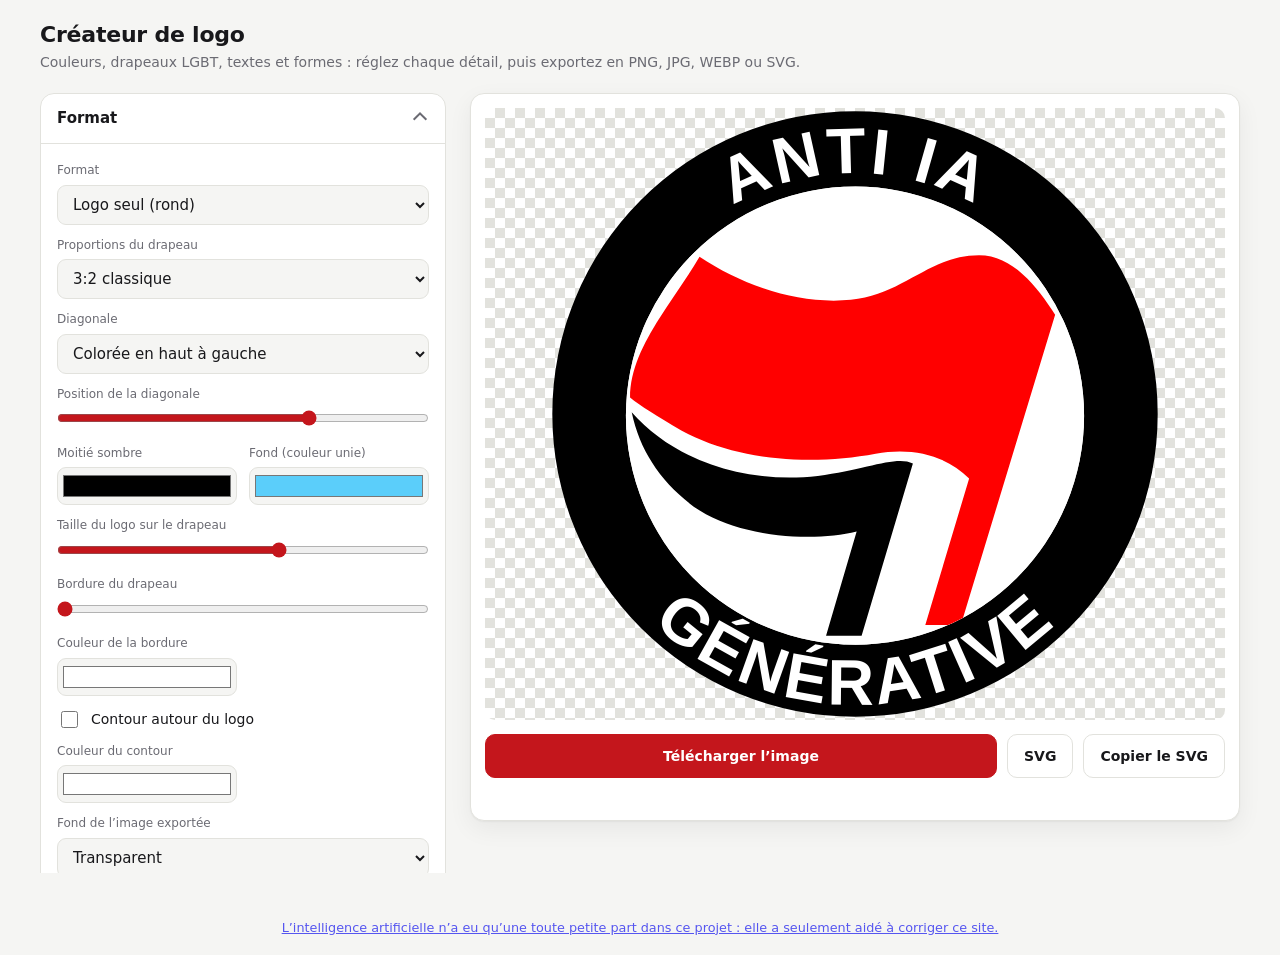
==== commit edc4c1b1: "Add files via upload" ====
--- a/index.html
+++ b/index.html
@@ -24,7 +24,7 @@
 <input type="file" id="file" accept="image/*" hidden>
 </aside>
 </main>
-<footer class="credit"><a href="https://felix-le-femboy.github.io/drapeau-generateur/credit">L’intelligence artificielle n’a eu qu’une toute petite part dans ce projet : elle a seulement aidé à corriger ce site.</a></footer>
+<footer class="credit"><a href="https://felix-webdev.github.io/Antifascist-flag/credit">L’intelligence artificielle n’a eu qu’une toute petite part dans ce projet : elle a seulement aidé à corriger ce site.</a></footer>
 <script src="script.js">
 </script>
 </body>
--- a/style.css
+++ b/style.css
@@ -1,49 +1,344 @@
-:root{box-sizing:border-box;padding-top:env(safe-area-inset-top,0px);padding-bottom:env(safe-area-inset-bottom,0px);
---bg:#f5f5f3;--card:#ffffff;--soft:#f0f0ed;--tx:#18181b;--mut:#6b6b73;--bd:#e2e2dd;--ac:#c4161c;--ac2:#a01015;--sh:0 1px 2px rgba(0,0,0,.05),0 8px 24px rgba(0,0,0,.06);--r:14px}
-@media (prefers-color-scheme:dark){:root:not([data-theme="light"]){--bg:#0e0e10;--card:#18181b;--soft:#222226;--tx:#f4f4f5;--mut:#a1a1aa;--bd:#2c2c31;--sh:0 1px 2px rgba(0,0,0,.4),0 8px 24px rgba(0,0,0,.35)}}
-:root[data-theme="dark"]{--bg:#0e0e10;--card:#18181b;--soft:#222226;--tx:#f4f4f5;--mut:#a1a1aa;--bd:#2c2c31;--sh:0 1px 2px rgba(0,0,0,.4),0 8px 24px rgba(0,0,0,.35)}
-*{box-sizing:border-box}html{scroll-padding-top:env(safe-area-inset-top,0px)}
-body{margin:0;background:var(--bg);color:var(--tx);font:15px/1.45 system-ui,-apple-system,"Segoe UI",Roboto,Arial,sans-serif;-webkit-font-smoothing:antialiased}
-button,input,select{font:inherit;color:inherit}
-:focus-visible{outline:2px solid var(--ac);outline-offset:2px}
-.top{max-width:1240px;margin:0 auto;padding:22px 20px 6px}
-.top h1{font-size:22px;line-height:1.2;margin:0;letter-spacing:-.01em}
-.top p{margin:4px 0 0;color:var(--mut);font-size:14px}
-.app{max-width:1240px;margin:0 auto;padding:14px 20px 28px;display:grid;gap:20px;grid-template-columns:1fr;grid-template-areas:"stage" "panel"}
-.stage{grid-area:stage}.panel{grid-area:panel}
-.stagecard{background:var(--card);border:1px solid var(--bd);border-radius:var(--r);box-shadow:var(--sh);padding:14px}
-@media(max-width:839px){.stage{position:sticky;top:env(safe-area-inset-top,0px);z-index:5;margin:0 -20px;padding:0 20px;background:var(--bg)}#prev svg{max-height:30vh!important}#prev{min-height:120px}.stagecard{padding:10px;border-radius:0 0 var(--r) var(--r)}.bar{margin-top:10px;gap:8px}.btn{padding:9px 12px}#msg{margin-top:6px}}
-@media(min-width:840px){.app{grid-template-columns:410px minmax(0,1fr);grid-template-areas:"panel stage";align-items:start}
-.stage{position:sticky;top:calc(16px + env(safe-area-inset-top,0px))}
-.panel{max-height:calc(100vh - 120px);overflow:auto;padding-right:4px;scrollbar-width:thin}}
-#prev{display:flex;align-items:center;justify-content:center;border-radius:10px;overflow:hidden;min-height:200px;background:repeating-conic-gradient(var(--bd) 0 25%,transparent 0 50%) 0 0/20px 20px}
-#prev svg{width:100%;max-width:700px;height:auto;max-height:68vh;display:block}
-.bar{display:flex;gap:10px;flex-wrap:wrap;margin-top:14px}
-.btn{flex:0 0 auto;padding:11px 16px;border-radius:10px;border:1px solid var(--bd);background:var(--card);cursor:pointer;font-weight:600;font-size:14px}
-.btn:hover{background:var(--soft)}
-.btn.primary{flex:1 1 200px;background:var(--ac);border-color:var(--ac);color:#fff}.btn.primary:hover{background:var(--ac2)}
-#msg{margin-top:10px;font-size:13px;color:var(--mut);min-height:18px}
-details{background:var(--card);border:1px solid var(--bd);border-radius:var(--r);margin-bottom:10px;overflow:hidden}
-summary{cursor:pointer;padding:14px 16px;font-weight:600;list-style:none;display:flex;justify-content:space-between;align-items:center}
-summary::-webkit-details-marker{display:none}
-summary::after{content:"";width:8px;height:8px;border-right:2px solid var(--mut);border-bottom:2px solid var(--mut);transform:rotate(45deg);transition:transform .15s;margin-right:4px}
-details[open]>summary::after{transform:rotate(-135deg)}
-details[open]>summary{border-bottom:1px solid var(--bd)}
-.in{padding:6px 16px 16px;display:grid;grid-template-columns:1fr 1fr;gap:0 12px}
-.in .f{grid-column:1/-1}
-label{display:block;font-size:12px;font-weight:500;color:var(--mut);margin:12px 0 5px}
-input[type=text],select{width:100%;padding:9px 11px;border:1px solid var(--bd);border-radius:9px;background:var(--bg);min-height:38px}
-input[type=color]{width:100%;height:38px;border:1px solid var(--bd);border-radius:9px;background:var(--bg);padding:3px;cursor:pointer}
-input[type=range]{width:100%;accent-color:var(--ac);margin:2px 0}
-input[type=checkbox]{width:17px;height:17px;accent-color:var(--ac)}
-.chk{display:flex;gap:10px;align-items:center;margin-top:12px;font-size:14px}
-.chips{display:flex;flex-wrap:wrap;gap:8px;margin-top:12px}
-.chip{display:flex;align-items:center;gap:7px;padding:7px 12px;border:1px solid var(--bd);border-radius:999px;background:var(--bg);cursor:pointer;font-size:13px}
-.chip:hover{border-color:var(--mut)}
-.dot{width:14px;height:14px;border-radius:50%;border:1px solid var(--bd)}
-.gal{display:grid;grid-template-columns:repeat(auto-fill,minmax(88px,1fr));gap:8px;margin-top:12px}
-.tile{border:2px solid transparent;border-radius:10px;padding:5px;background:var(--bg);cursor:pointer;font-size:12px;text-align:center;line-height:1.25}
-.tile:hover{border-color:var(--bd)}.tile.on{border-color:var(--ac);background:var(--card)}
-.sw{height:40px;border-radius:6px;border:1px solid var(--bd);margin-bottom:5px}
-.kb{display:grid;grid-template-columns:repeat(9,1fr);gap:4px;margin-top:8px}.kb input{height:32px;padding:1px;border-radius:6px}
-.credit{text-align:center;font-size:.8rem;opacity:.65;padding:18px 20px calc(18px + env(safe-area-inset-bottom,0px))}
+:root{
+    box-sizing:border-box;
+    padding-top:env(safe-area-inset-top,0px);
+    padding-bottom:env(safe-area-inset-bottom,0px);
+    --bg:#f5f5f3;
+    --card:#ffffff;
+    --soft:#f0f0ed;
+    --tx:#18181b;
+    --mut:#6b6b73;
+    --bd:#e2e2dd;
+    --ac:#c4161c;
+    --ac2:#a01015;
+    --sh:0 1px 2px rgba(0,0,0,.05),0 8px 24px rgba(0,0,0,.06);
+    --r:14px
+}
+@media (prefers-color-scheme:dark){
+    :root:not([data-theme="light"]){
+        --bg:#0e0e10;
+        --card:#18181b;
+        --soft:#222226;
+        --tx:#f4f4f5;
+        --mut:#a1a1aa;
+        --bd:#2c2c31;
+        --sh:0 1px 2px rgba(0,0,0,.4),0 8px 24px rgba(0,0,0,.35)
+    }
+}
+:root[data-theme="dark"]{
+    --bg:#0e0e10;
+    --card:#18181b;
+    --soft:#222226;
+    --tx:#f4f4f5;
+    --mut:#a1a1aa;
+    --bd:#2c2c31;
+    --sh:0 1px 2px rgba(0,0,0,.4),0 8px 24px rgba(0,0,0,.35)
+}
+*{box-sizing:border-box}html{
+    scroll-padding-top:env(safe-area-inset-top,0px)
+}
+body{
+    margin:0;background:var(--bg);
+    color:var(--tx);
+    font:15px/1.45 system-ui,-apple-system,"Segoe UI",Roboto,Arial,sans-serif;
+    -webkit-font-smoothing:antialiased
+}
+button,input,select{
+    font:inherit;
+    color:inherit
+}
+:focus-visible{
+    outline:2px solid var(--ac);
+    outline-offset:2px
+}
+.top{
+    max-width:1240px;
+    margin:0 auto;
+    padding:22px 20px 6px
+}
+.top h1{
+    font-size:22px;
+    line-height:1.2;
+    margin:0;
+    letter-spacing:-.01em
+}
+.top p{
+    margin:4px 0 0;
+    color:var(--mut);
+    font-size:14px
+}
+.app{
+    max-width:1240px;
+    margin:0 auto;
+    padding:14px 20px 28px;
+    display:grid;gap:20px;
+    grid-template-columns:1fr;
+    grid-template-areas:"stage" "panel"
+}
+.stage{
+    grid-area:stage
+}
+.panel{
+    grid-area:panel
+}
+.stagecard{
+    background:var(--card);
+    border:1px solid var(--bd);
+    border-radius:var(--r);
+    box-shadow:var(--sh);
+    padding:14px
+}
+@media(max-width:839px){
+    .stage{
+        position:sticky;
+        top:env(safe-area-inset-top,0px);
+        z-index:5;
+        margin:0 -20px;
+        padding:0 20px;
+        background:var(--bg)
+    }
+    #prev svg{
+        max-height:30vh!important
+    }
+    #prev{
+        min-height:120px
+    }
+    .stagecard{
+        padding:10px;
+        border-radius:0 0 var(--r) var(--r)
+    }
+    .bar{
+        margin-top:10px;
+        gap:8px
+    }
+    .btn{
+        padding:9px 12px
+    }
+    #msg{
+        margin-top:6px
+    }
+}
+@media(min-width:840px){
+    .app{
+        grid-template-columns:410px minmax(0,1fr);
+        grid-template-areas:"panel stage";
+        align-items:start
+    }
+    .stage{
+        position:sticky;
+        top:calc(16px + env(safe-area-inset-top,0px))
+    }
+    .panel{
+        max-height:calc(100vh - 120px);
+        overflow:auto;
+        padding-right:4px;
+        scrollbar-width:thin
+    }
+}
+#prev{
+    display:flex;
+    align-items:center;
+    justify-content:center;
+    border-radius:10px;
+    overflow:hidden;
+    min-height:200px;
+    background:repeating-conic-gradient(var(--bd) 0 25%,transparent 0 50%) 0 0/20px 20px
+}
+#prev svg{
+    width:100%;
+    max-width:700px;
+    height:auto;
+    max-height:68vh;
+    display:block
+}
+.bar{
+    display:flex;
+    gap:10px;
+    flex-wrap:wrap;
+    margin-top:14px
+}
+.btn{
+    flex:0 0 auto;
+    padding:11px 16px;
+    border-radius:10px;
+    border:1px solid var(--bd);
+    background:var(--card);
+    cursor:pointer;
+    font-weight:600;
+    font-size:14px
+}
+.btn:hover{
+    background:var(--soft)
+}
+.btn.primary{
+    flex:1 1 200px;
+    background:var(--ac);
+    border-color:var(--ac);
+    color:#fff
+}
+.btn.primary:hover{
+    background:var(--ac2)
+}
+#msg{
+    margin-top:10px;
+    font-size:13px;
+    color:var(--mut);
+    min-height:18px
+}
+details{
+    background:var(--card);
+    border:1px solid var(--bd);
+    border-radius:var(--r);
+    margin-bottom:10px;
+    overflow:hidden
+}
+summary{
+    cursor:pointer;
+    padding:14px 16px;
+    font-weight:600;
+    list-style:none;
+    display:flex;
+    justify-content:space-between;
+    align-items:center
+}
+summary::-webkit-details-marker{
+    display:none
+}
+summary::after{
+    content:"";
+    width:8px;
+    height:8px;
+    border-right:2px solid var(--mut);
+    border-bottom:2px solid var(--mut);
+    transform:rotate(45deg);
+    transition:transform .15s;
+    margin-right:4px
+}
+details[open]>
+    summary::after{
+        transform:rotate(-135deg)
+    }
+details[open]>
+    summary{
+        border-bottom:1px solid var(--bd)
+    }
+.in{
+    padding:6px 16px 16px;
+    display:grid;
+    grid-template-columns:1fr 1fr;
+    gap:0 12px
+}
+.in .f{
+    grid-column:1/-1
+}
+label{
+    display:block;
+    font-size:12px;
+    font-weight:500;
+    color:var(--mut);
+    margin:12px 0 5px
+}
+input[type=text],select{
+    width:100%;
+    padding:9px 11px;
+    border:1px solid var(--bd);
+    border-radius:9px;
+    background:var(--bg);
+    min-height:38px
+}
+input[type=color]{
+    width:100%;
+    height:38px;
+    border:1px solid var(--bd);
+    border-radius:9px;
+    background:var(--bg);
+    padding:3px;
+    cursor:pointer
+}
+input[type=range]{
+    width:100%;
+    accent-color:var(--ac);
+    margin:2px 0
+}
+input[type=checkbox]{
+    width:17px;
+    height:17px;
+    accent-color:var(--ac)
+}
+.chk{
+    display:flex;
+    gap:10px;
+    align-items:center;
+    margin-top:12px;
+    font-size:14px
+}
+.chips{
+    display:flex;
+    flex-wrap:wrap;
+    gap:8px;
+    margin-top:12px
+}
+.chip{
+    display:flex;
+    align-items:center;
+    gap:7px;
+    padding:7px 12px;
+    border:1px solid var(--bd);
+    border-radius:999px;background:var(--bg);
+    cursor:pointer;
+    font-size:13px
+}
+.chip:hover{
+    border-color:var(--mut)
+}
+.dot{
+    width:14px;
+    height:14px;
+    border-radius:50%;
+    border:1px solid var(--bd)
+}
+.gal{
+    display:grid;
+    grid-template-columns:repeat(auto-fill,minmax(88px,1fr))
+    ;gap:8px;
+    margin-top:12px
+}
+.tile{
+    border:2px solid transparent;
+    border-radius:10px;
+    padding:5px;
+    background:var(--bg);
+    cursor:pointer;
+    font-size:12px;
+    text-align:center;
+    line-height:1.25
+}
+.tile:hover{
+    border-color:var(--bd)
+}
+.tile.on{
+    border-color:var(--ac);
+    background:var(--card)
+}
+.sw{
+    height:40px;
+    border-radius:6px;
+    border:1px solid var(--bd);
+    margin-bottom:5px
+}
+.kb{
+    display:grid;
+    grid-template-columns:repeat(9,1fr);
+    gap:4px;
+    margin-top:8px
+}
+.kb input{
+    height:32px;
+    padding:1px;
+    border-radius:6px
+}
+.credit{
+    text-align:center;
+    font-size:.8rem;
+    opacity:.65;
+    padding:18px 20px calc(18px + env(safe-area-inset-bottom,0px))
+}
